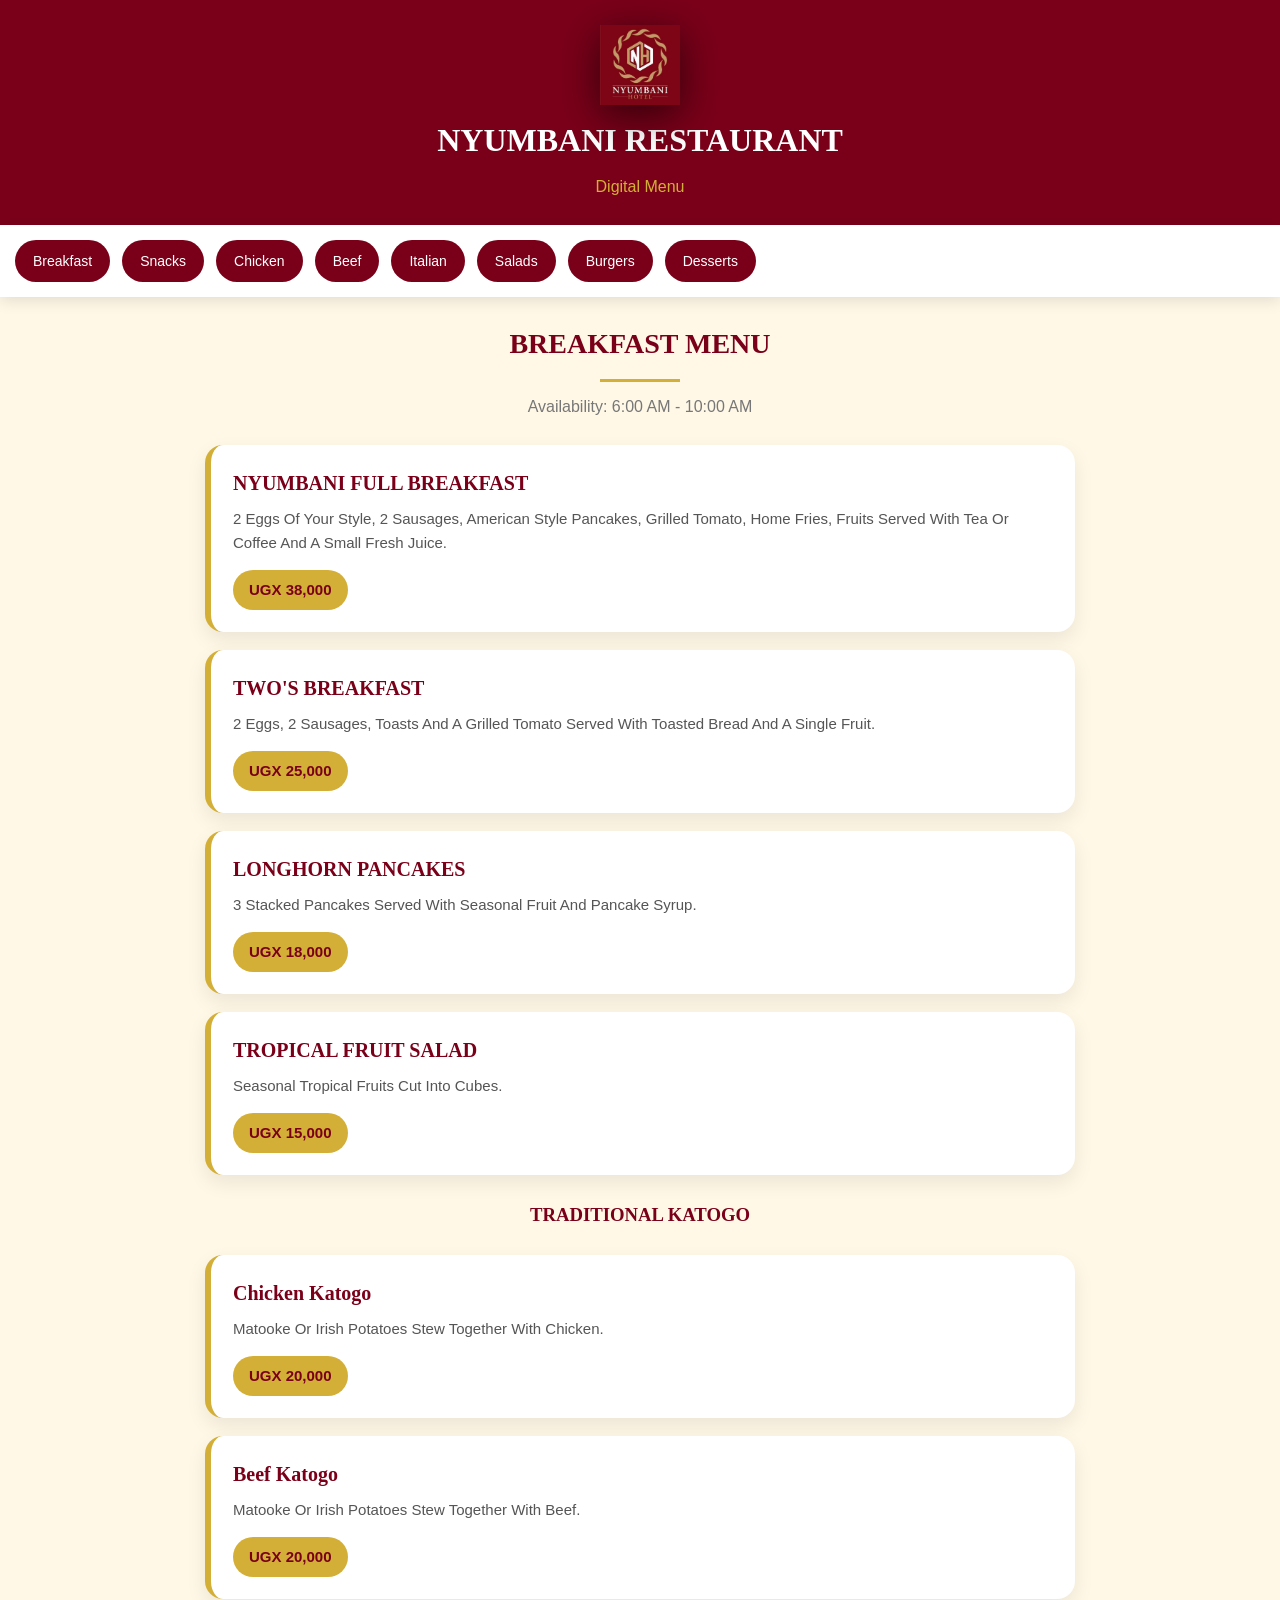
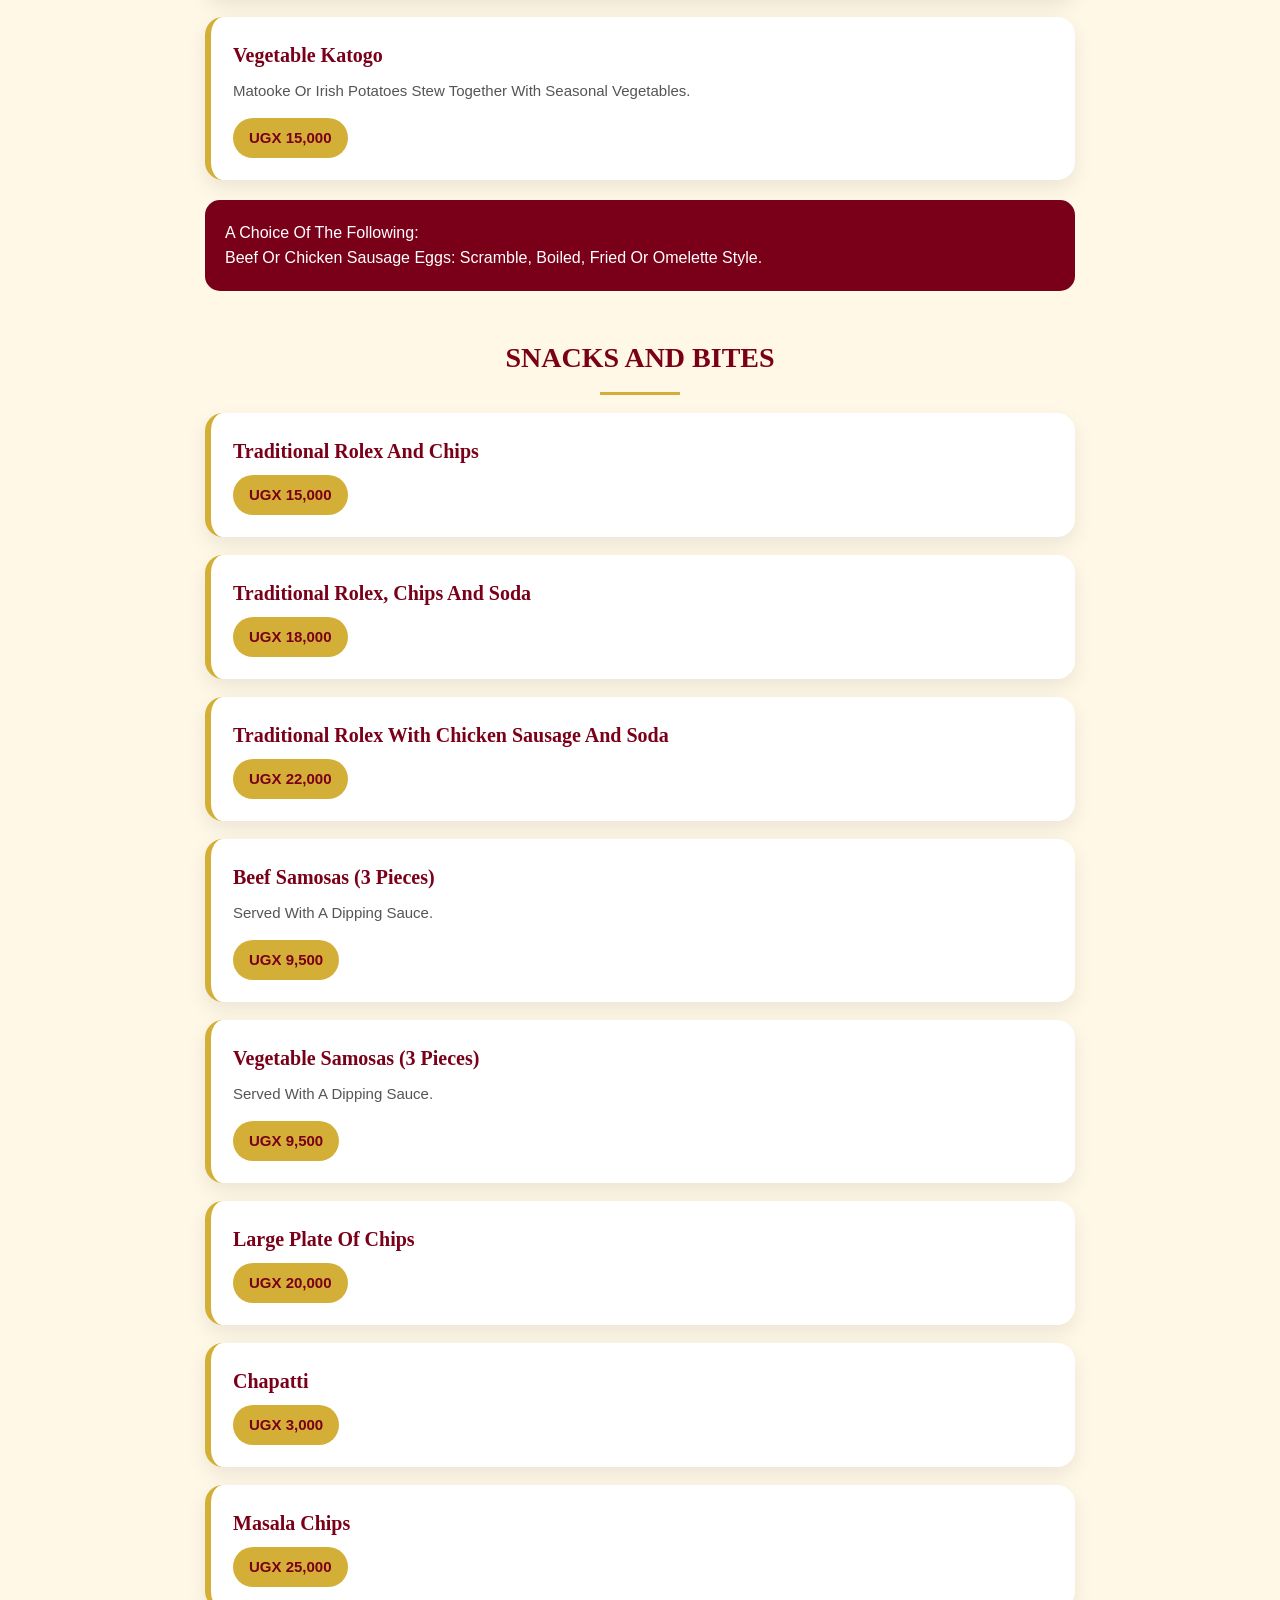
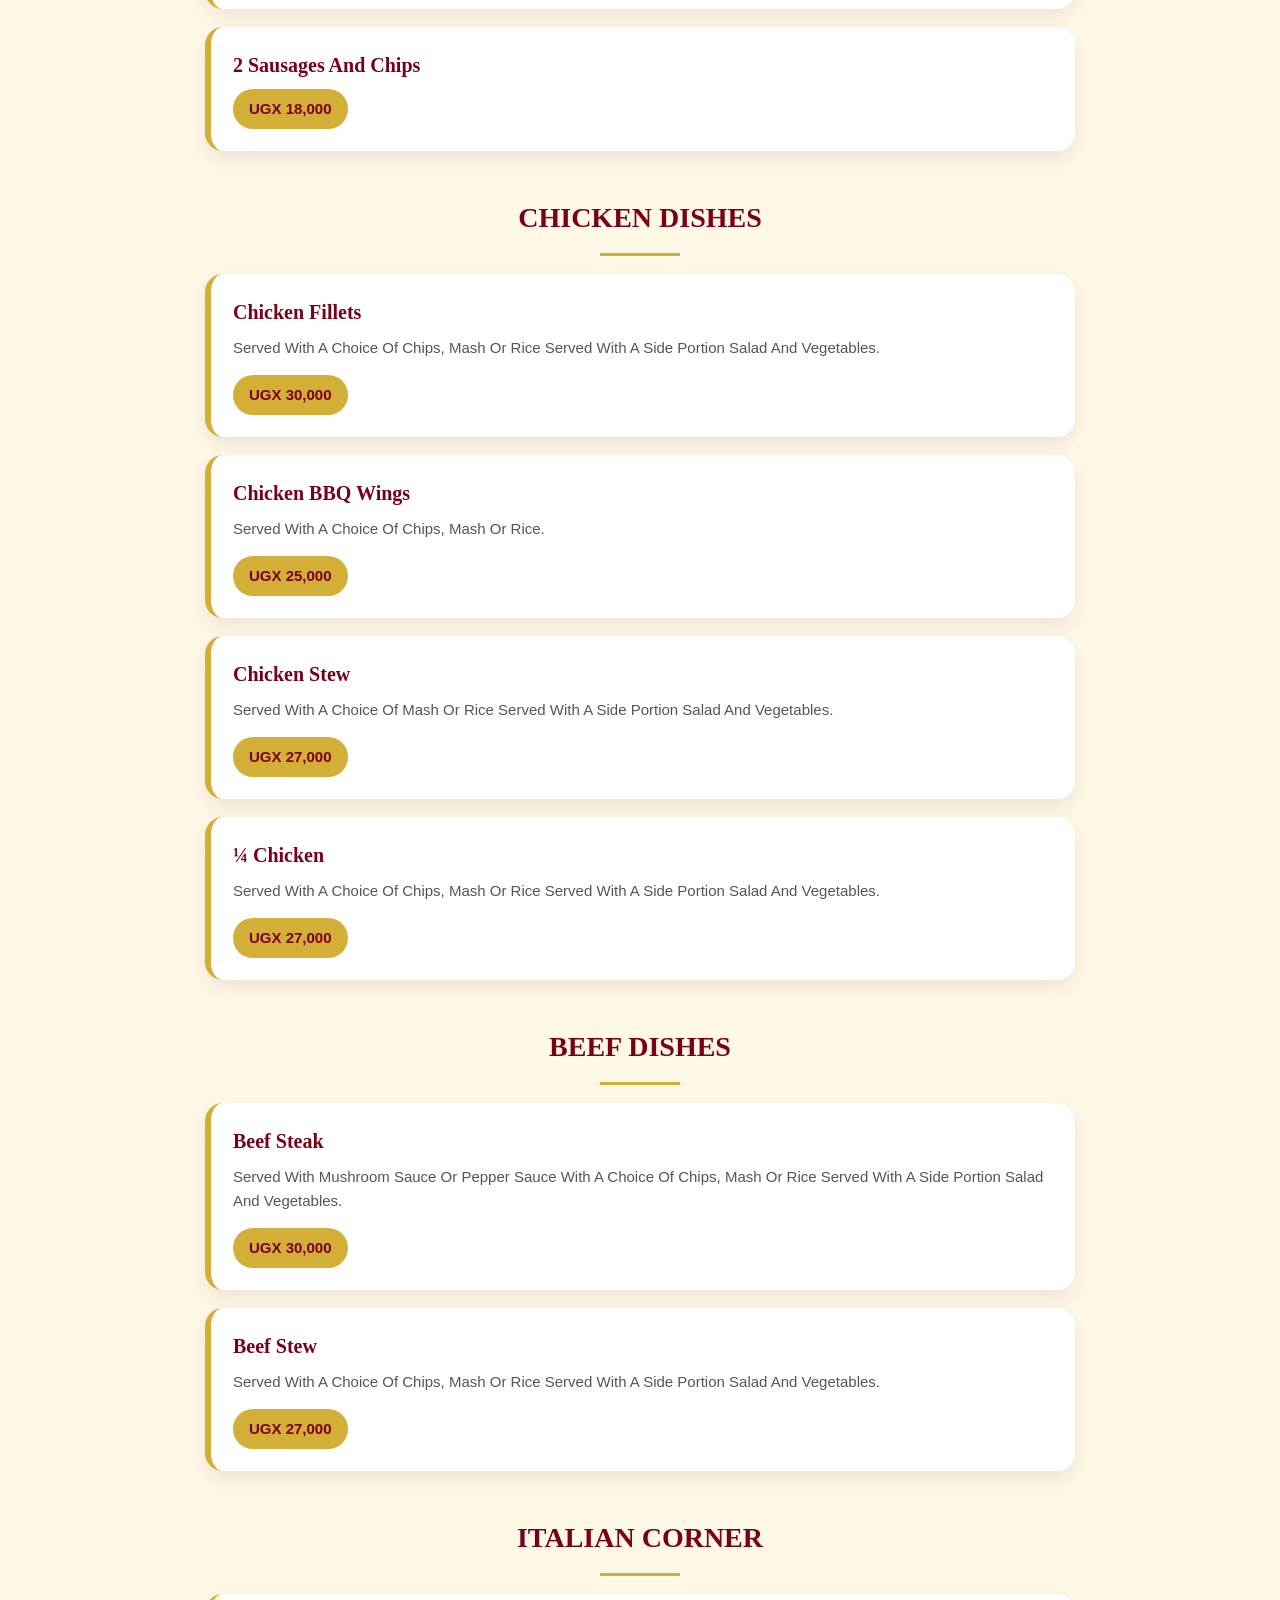
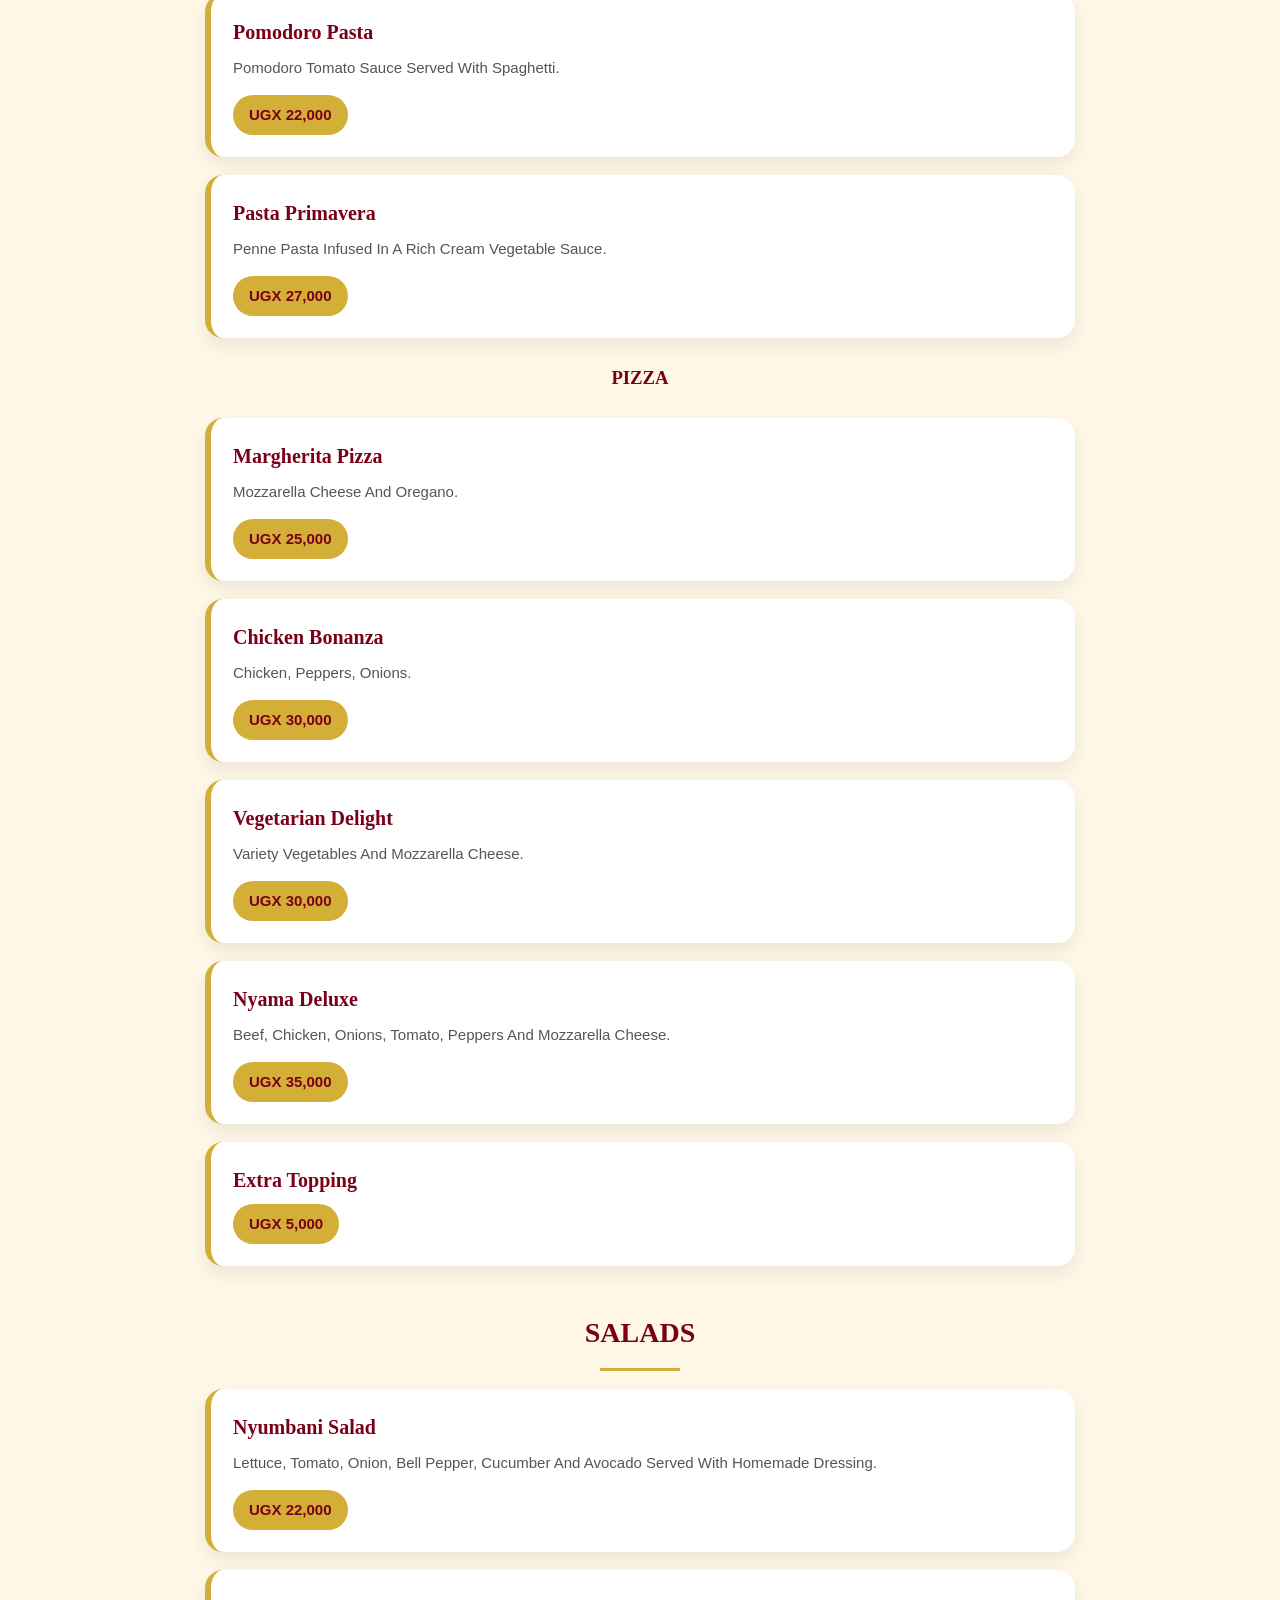
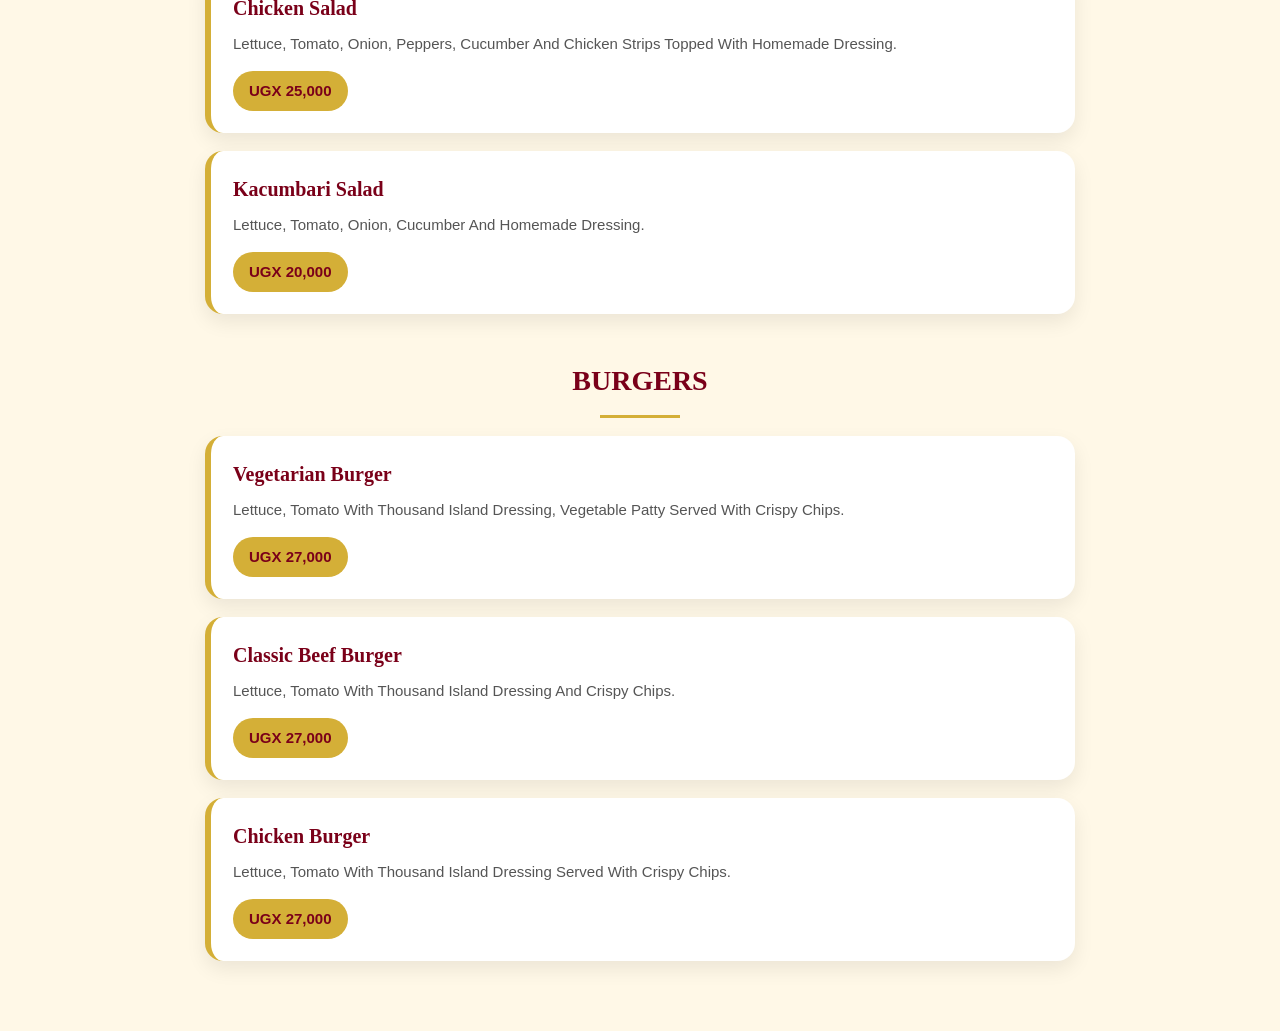
==== restaurant-menu.html @ dfdf3d7d "Create restaurant menu website" ====
<!DOCTYPE html>
<html lang="en">

<head>

<meta charset="UTF-8">
<meta name="viewport" content="width=device-width, initial-scale=1.0">

<title>Nyumbani Restaurant Menu</title>

<meta name="description" content="Nyumbani Restaurant Digital Menu - Delicious meals, drinks and hospitality in Kampala">

<link rel="icon" href="assets/images/logo.png">

<link rel="stylesheet" href="restaurant.css">

</head>


<body>


<header class="menu-page-header">

<img src="assets/images/logo.png"
alt="Nyumbani Hotel Logo"
class="hotel-logo">

<h1>
NYUMBANI RESTAURANT
</h1>

<p>
Digital Menu
</p>

</header>
<nav class="category-nav">

<a href="#breakfast">Breakfast</a>
<a href="#snacks">Snacks</a>
<a href="#chicken">Chicken</a>
<a href="#beef">Beef</a>
<a href="#italian">Italian</a>
<a href="#salads">Salads</a>
<a href="#burgers">Burgers</a>
<a href="#desserts">Desserts</a>

</nav>



<main class="menu-container">



<!-- BREAKFAST -->

<section class="menu-section" id="breakfast">


<h2>BREAKFAST MENU</h2>

<p class="availability">
Availability: 6:00 AM - 10:00 AM
</p>



<div class="menu-item">

<h3>NYUMBANI FULL BREAKFAST</h3>

<p>
2 Eggs Of Your Style, 2 Sausages, American Style Pancakes,
Grilled Tomato, Home Fries, Fruits Served With Tea Or Coffee
And A Small Fresh Juice.
</p>

<span>UGX 38,000</span>

</div>



<div class="menu-item">

<h3>TWO'S BREAKFAST</h3>

<p>
2 Eggs, 2 Sausages, Toasts And A Grilled Tomato Served With
Toasted Bread And A Single Fruit.
</p>

<span>UGX 25,000</span>

</div>



<div class="menu-item">

<h3>LONGHORN PANCAKES</h3>

<p>
3 Stacked Pancakes Served With Seasonal Fruit And Pancake Syrup.
</p>

<span>UGX 18,000</span>

</div>



<div class="menu-item">

<h3>TROPICAL FRUIT SALAD</h3>

<p>
Seasonal Tropical Fruits Cut Into Cubes.
</p>

<span>UGX 15,000</span>

</div>



<h3 class="sub-title">
TRADITIONAL KATOGO
</h3>


<div class="menu-item">

<h3>Chicken Katogo</h3>

<p>
Matooke Or Irish Potatoes Stew Together With Chicken.
</p>

<span>UGX 20,000</span>

</div>


<div class="menu-item">

<h3>Beef Katogo</h3>

<p>
Matooke Or Irish Potatoes Stew Together With Beef.
</p>

<span>UGX 20,000</span>

</div>


<div class="menu-item">

<h3>Vegetable Katogo</h3>

<p>
Matooke Or Irish Potatoes Stew Together With Seasonal Vegetables.
</p>

<span>UGX 15,000</span>

</div>



<p class="note">

A Choice Of The Following:<br>

Beef Or Chicken Sausage Eggs:
Scramble, Boiled, Fried Or Omelette Style.

</p>


</section>






<!-- SNACKS -->

<section class="menu-section" id="snacks">


<h2>SNACKS AND BITES</h2>



<div class="menu-item">

<h3>Traditional Rolex And Chips</h3>

<span>UGX 15,000</span>

</div>



<div class="menu-item">

<h3>Traditional Rolex, Chips And Soda</h3>

<span>UGX 18,000</span>

</div>



<div class="menu-item">

<h3>Traditional Rolex With Chicken Sausage And Soda</h3>

<span>UGX 22,000</span>

</div>



<div class="menu-item">

<h3>Beef Samosas (3 Pieces)</h3>

<p>
Served With A Dipping Sauce.
</p>

<span>UGX 9,500</span>

</div>



<div class="menu-item">

<h3>Vegetable Samosas (3 Pieces)</h3>

<p>
Served With A Dipping Sauce.
</p>

<span>UGX 9,500</span>

</div>



<div class="menu-item">

<h3>Large Plate Of Chips</h3>

<span>UGX 20,000</span>

</div>



<div class="menu-item">

<h3>Chapatti</h3>

<span>UGX 3,000</span>

</div>



<div class="menu-item">

<h3>Masala Chips</h3>

<span>UGX 25,000</span>

</div>



<div class="menu-item">

<h3>2 Sausages And Chips</h3>

<span>UGX 18,000</span>

</div>



</section>

<!-- CHICKEN DISHES -->

<section class="menu-section" id="chicken">

<h2>CHICKEN DISHES</h2>


<div class="menu-item">

<h3>Chicken Fillets</h3>

<p>
Served With A Choice Of Chips, Mash Or Rice Served With A Side Portion Salad And Vegetables.
</p>

<span>UGX 30,000</span>

</div>



<div class="menu-item">

<h3>Chicken BBQ Wings</h3>

<p>
Served With A Choice Of Chips, Mash Or Rice.
</p>

<span>UGX 25,000</span>

</div>



<div class="menu-item">

<h3>Chicken Stew</h3>

<p>
Served With A Choice Of Mash Or Rice Served With A Side Portion Salad And Vegetables.
</p>

<span>UGX 27,000</span>

</div>



<div class="menu-item">

<h3>¼ Chicken</h3>

<p>
Served With A Choice Of Chips, Mash Or Rice Served With A Side Portion Salad And Vegetables.
</p>

<span>UGX 27,000</span>

</div>


</section>





<!-- BEEF DISHES -->

<section class="menu-section" id="beef">

<h2>BEEF DISHES</h2>



<div class="menu-item">

<h3>Beef Steak</h3>

<p>
Served With Mushroom Sauce Or Pepper Sauce With A Choice Of Chips,
Mash Or Rice Served With A Side Portion Salad And Vegetables.
</p>

<span>UGX 30,000</span>

</div>



<div class="menu-item">

<h3>Beef Stew</h3>

<p>
Served With A Choice Of Chips, Mash Or Rice Served With A Side Portion Salad And Vegetables.
</p>

<span>UGX 27,000</span>

</div>


</section>






<!-- ITALIAN CORNER -->

<section class="menu-section" id="italian">

<h2>ITALIAN CORNER</h2>



<div class="menu-item">

<h3>Pomodoro Pasta</h3>

<p>
Pomodoro Tomato Sauce Served With Spaghetti.
</p>

<span>UGX 22,000</span>

</div>



<div class="menu-item">

<h3>Pasta Primavera</h3>

<p>
Penne Pasta Infused In A Rich Cream Vegetable Sauce.
</p>

<span>UGX 27,000</span>

</div>



<h3 class="sub-title">PIZZA</h3>



<div class="menu-item">

<h3>Margherita Pizza</h3>

<p>
Mozzarella Cheese And Oregano.
</p>

<span>UGX 25,000</span>

</div>



<div class="menu-item">

<h3>Chicken Bonanza</h3>

<p>
Chicken, Peppers, Onions.
</p>

<span>UGX 30,000</span>

</div>



<div class="menu-item">

<h3>Vegetarian Delight</h3>

<p>
Variety Vegetables And Mozzarella Cheese.
</p>

<span>UGX 30,000</span>

</div>



<div class="menu-item">

<h3>Nyama Deluxe</h3>

<p>
Beef, Chicken, Onions, Tomato, Peppers And Mozzarella Cheese.
</p>

<span>UGX 35,000</span>

</div>



<div class="menu-item">

<h3>Extra Topping</h3>

<span>UGX 5,000</span>

</div>


</section>






<!-- SALADS -->

<section class="menu-section" id="salads">

<h2>SALADS</h2>



<div class="menu-item">

<h3>Nyumbani Salad</h3>

<p>
Lettuce, Tomato, Onion, Bell Pepper, Cucumber And Avocado Served
With Homemade Dressing.
</p>

<span>UGX 22,000</span>

</div>



<div class="menu-item">

<h3>Chicken Salad</h3>

<p>
Lettuce, Tomato, Onion, Peppers, Cucumber And Chicken Strips
Topped With Homemade Dressing.
</p>

<span>UGX 25,000</span>

</div>



<div class="menu-item">

<h3>Kacumbari Salad</h3>

<p>
Lettuce, Tomato, Onion, Cucumber And Homemade Dressing.
</p>

<span>UGX 20,000</span>

</div>


</section>






<!-- BURGERS -->

<section class="menu-section" id="burgers">


<h2>BURGERS</h2>



<div class="menu-item">

<h3>Vegetarian Burger</h3>

<p>
Lettuce, Tomato With Thousand Island Dressing,
Vegetable Patty Served With Crispy Chips.
</p>

<span>UGX 27,000</span>

</div>



<div class="menu-item">

<h3>Classic Beef Burger</h3>

<p>
Lettuce, Tomato With Thousand Island Dressing
And Crispy Chips.
</p>

<span>UGX 27,000</span>

</div>



<div class="menu-item">

<h3>Chicken Burger</h3>

<p>
Lettuce, Tomato With Thousand Island Dressing
Served With Crispy Chips.
</p>

<span>UGX 27,000</span>

</div>


</section>
---- restaurant.css ----
/* =========================================
   NYUMBANI RESTAURANT DIGITAL MENU
   Brand Colors:
   Burgundy #7A0019
   Gold     #D4AF37
   Ivory    #FFF8E7
========================================= */

/* RESET */

* {

    margin:0;

    padding:0;

    box-sizing:border-box;

}


html {

    scroll-behavior:smooth;

}


body {

    font-family:"Poppins", Arial, sans-serif;

    background:#FFF8E7;

    color:#333;

    line-height:1.6;

    overflow-x:hidden;

}


a {

    text-decoration:none;

}


/* =========================================
   RESTAURANT LANDING HERO
========================================= */


.menu-home {

    min-height:100vh;

    width:100%;

    position:relative;

    overflow:hidden;

    display:flex;

    justify-content:center;

    align-items:center;

}



.restaurant-image {

    position:absolute;

    width:100%;

    height:100%;

    object-fit:cover;

    object-position:center;

}



.home-overlay {

    position:absolute;

    inset:0;

    background:

    linear-gradient(
        rgba(0,0,0,0.55),
        rgba(0,0,0,0.75)
    );



    display:flex;

    justify-content:center;

    align-items:center;

    padding:30px;

}



.home-content {

    position:relative;

    z-index:2;

    text-align:center;

    color:white;

    max-width:650px;

}

/* =========================================
   LOGO + TEXT STYLING
========================================= */


.hotel-logo {

    width:130px;

    height:auto;

    margin-bottom:20px;

    animation:logoFloat 3s infinite ease-in-out;

    filter:drop-shadow(0 10px 20px rgba(0,0,0,.6));

}



.home-content h1 {

    font-family:"Playfair Display", serif;

    font-size:48px;

    text-transform:uppercase;

    letter-spacing:3px;

    margin-bottom:15px;

    color:white;

}



.welcome-text {

    font-size:20px;

    line-height:1.8;

    color:#D4AF37;

    margin-bottom:10px;

}




@keyframes logoFloat {


0%,100% {

transform:translateY(0);

}


50% {

transform:translateY(-10px);

}


}

/* =========================================
   RESTAURANT INFORMATION CARD
========================================= */


.restaurant-info {


    margin-top:35px;


    padding:20px 30px;


    background:

    rgba(255,255,255,0.12);


    backdrop-filter:blur(12px);


    border-radius:20px;


    border:1px solid rgba(255,255,255,0.25);


    box-shadow:

    0 10px 30px rgba(0,0,0,0.3);



}



.restaurant-info p {


    color:white;


    font-size:15px;


    margin:8px 0;


}


/* =========================================
   CATEGORY NAVIGATION
========================================= */


.category-nav {

    background: white;

    display: flex;

    gap: 12px;

    overflow-x: auto;

    padding: 15px;

    position: sticky;

    top: 0;

    z-index: 100;

    box-shadow: 0 3px 15px rgba(0,0,0,0.12);

}



.category-nav a {

    text-decoration: none;

    white-space: nowrap;

    background: #7A0019;

    color: white;

    padding: 10px 18px;

    border-radius: 30px;

    font-size: 14px;

    transition: 0.3s;

}



.category-nav a:hover {

    background: #D4AF37;

    color: #7A0019;

    transform: translateY(-3px);

}





/* =========================================
   MENU CONTAINER
========================================= */


.menu-container {

    max-width: 900px;

    margin: auto;

    padding: 25px 15px;

}





/* =========================================
   SECTION TITLE
========================================= */


.menu-section {

    margin-bottom: 45px;

    animation: fadeUp 0.8s ease;

}



.menu-section h2 {

    text-align: center;

    color: #7A0019;

    font-family: "Playfair Display", serif;

    font-size: 28px;

    margin-bottom: 10px;

    position: relative;

}



.menu-section h2::after {

    content: "";

    display: block;

    width: 80px;

    height: 3px;

    background: #D4AF37;

    margin: 12px auto;

}





.availability {

    text-align:center;

    color:#777;

    margin-bottom:25px;

}





/* =========================================
   MENU ITEMS
========================================= */


.menu-item {

    background: white;

    margin: 18px 0;

    padding: 22px;

    border-radius: 18px;

    border-left: 6px solid #D4AF37;

    box-shadow:

    0 8px 20px rgba(0,0,0,0.08);


    position: relative;

    overflow: hidden;


    animation: slideIn 0.7s ease;


    transition: all .35s ease;

}





.menu-item::before {

    content:"";

    position:absolute;

    left:0;

    top:0;

    width:0;

    height:100%;

    background:#7A0019;

    opacity:0.08;

    transition:.4s;

}



.menu-item:hover::before {

    width:100%;

}



.menu-item:hover {

    transform: translateY(-6px);

    box-shadow:

    0 15px 30px rgba(122,0,25,0.18);

}





.menu-item h3 {

    color:#7A0019;

    font-size:20px;

    margin-bottom:8px;

    font-family:"Playfair Display", serif;

}





.menu-item p {

    color:#555;

    font-size:15px;

    margin-bottom:15px;

}





.menu-item span {


    display:inline-block;


    background:#D4AF37;


    color:#7A0019;


    font-weight:700;


    padding:8px 16px;


    border-radius:25px;


    font-size:15px;


    animation: pricePulse 3s infinite;


}





/* SUB TITLES */


.sub-title {

    color:#7A0019;

    text-align:center;

    margin:25px 0;

    font-family:"Playfair Display",serif;

}





.note {

    background:#7A0019;

    color:white;

    padding:20px;

    border-radius:15px;

    margin-top:20px;

}





/* =========================================
   FOOTER
========================================= */


.menu-footer {

    background:#7A0019;

    color:white;

    text-align:center;

    padding:35px 20px;

    margin-top:40px;

}



.menu-footer h3 {

    color:#D4AF37;

    font-family:"Playfair Display",serif;

    font-size:24px;

}



.menu-footer p {

    margin-top:8px;

}





/* =========================================
   ANIMATIONS
========================================= */


@keyframes fadeUp {


from {

opacity:0;

transform:translateY(30px);

}


to {

opacity:1;

transform:translateY(0);

}


}




@keyframes slideIn {


from {

opacity:0;

transform:translateX(-40px);

}


to {

opacity:1;

transform:translateX(0);

}


}




@keyframes pricePulse {


0%,100% {

transform:scale(1);

}


50% {

transform:scale(1.05);

}


}





@keyframes logoFloat {


0%,100% {

transform:translateY(0);

}


50% {

transform:translateY(-8px);

}


}





/* =========================================
   MOBILE RESPONSIVE
========================================= */


@media(max-width:600px){


.menu-header h1 {

font-size:30px;

}


.hotel-logo {

width:95px;

}


.menu-section h2 {

font-size:24px;

}


.menu-item {

padding:18px;

border-radius:15px;

}


.menu-item h3 {

font-size:18px;

}


.menu-item p {

font-size:14px;

}


.category-nav a {

font-size:13px;

padding:9px 14px;

}


}

/* =========================================
   VIEW MENU BUTTON - LUXURY STYLE
========================================= */


.menu-btn {

    display:inline-flex;

    align-items:center;

    justify-content:center;

    gap:12px;

    margin-top:35px;

    padding:18px 45px;

    background:#D4AF37;

    color:#7A0019;

    text-decoration:none;

    font-size:18px;

    font-weight:700;

    letter-spacing:1px;

    border-radius:50px;

    box-shadow:

    0 0 20px rgba(212,175,55,0.5);


    transition:all .4s ease;

    animation:

    buttonPulse 2.5s infinite;

}



.menu-btn:hover {

    transform:

    translateY(-8px)

    scale(1.05);


    background:#fff;

    color:#7A0019;


    box-shadow:

    0 15px 40px rgba(212,175,55,0.7);

}



/* MENU ICON */

.menu-btn::first-letter {

    font-size:25px;

}



/* BUTTON GLOW ANIMATION */

@keyframes buttonPulse {


0%,100%{

    box-shadow:

    0 0 15px rgba(212,175,55,.4);

}


50%{

    box-shadow:

    0 0 35px rgba(212,175,55,.9);

}


}

/* =========================================
   MENU PAGE HEADER CENTER FIX
========================================= */


.menu-page-header {

    background:#7A0019;

    color:white;

    padding:25px 20px;

    text-align:center;

    display:flex;

    flex-direction:column;

    align-items:center;

    justify-content:center;

}



.menu-page-header .hotel-logo {

    width:80px;

    margin:0 auto 10px auto;

}



.menu-page-header h1 {

    font-family:"Playfair Display",serif;

    font-size:32px;

    text-transform:uppercase;

    text-align:center;

    margin-bottom:8px;

}



.menu-page-header p {

    color:#D4AF37;

    font-size:16px;

    text-align:center;

}
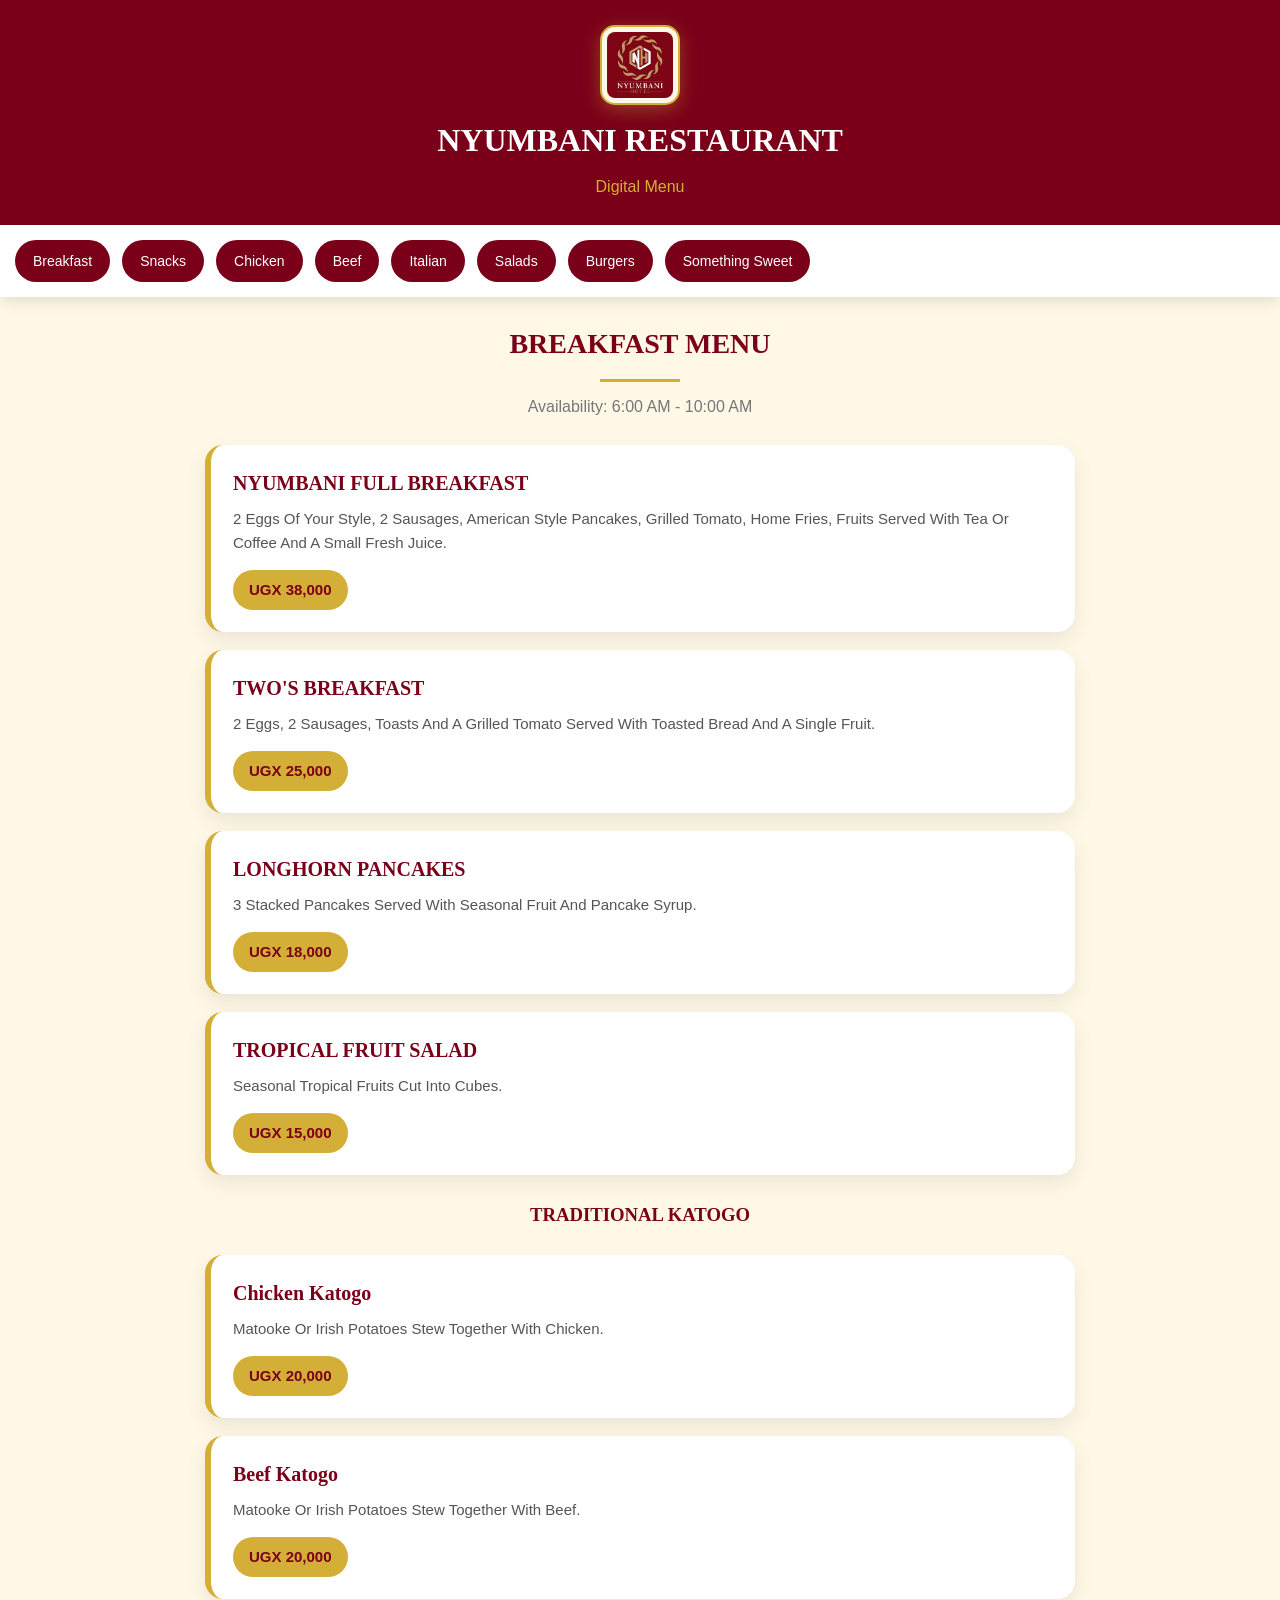
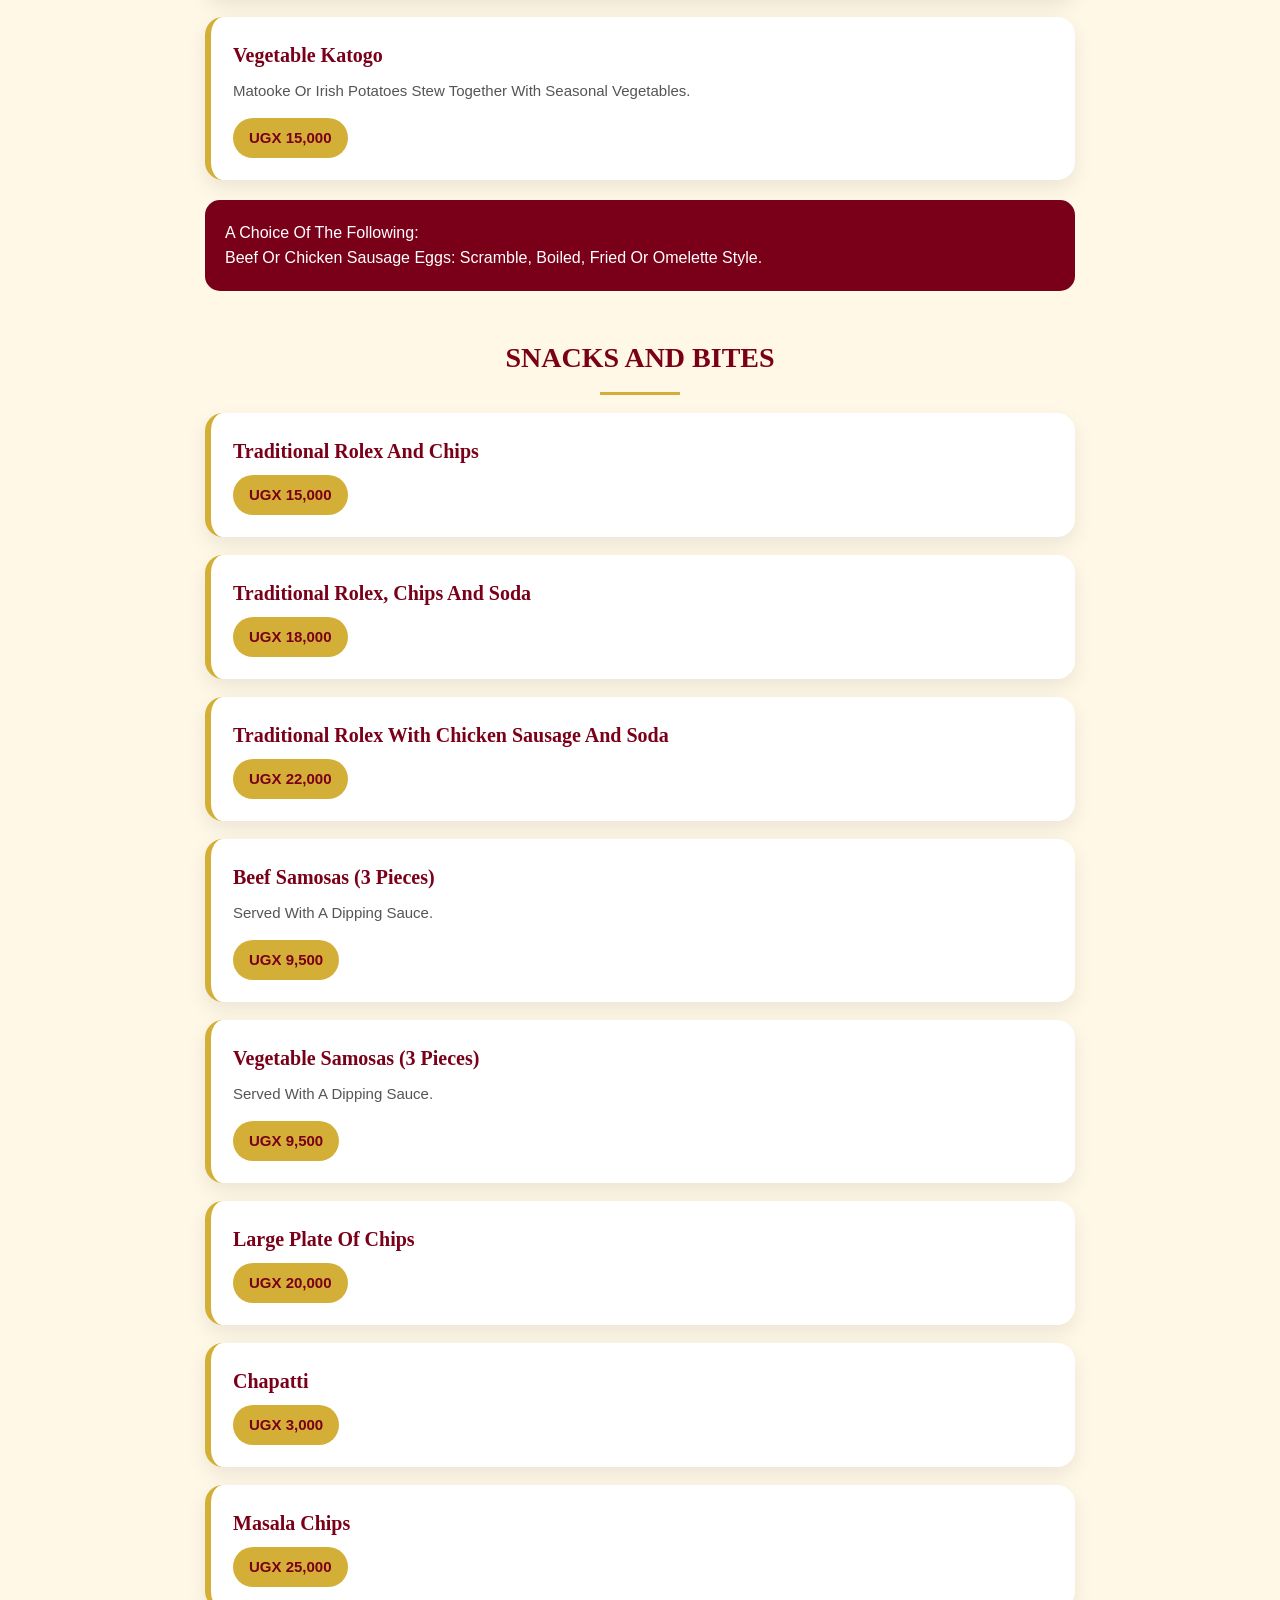
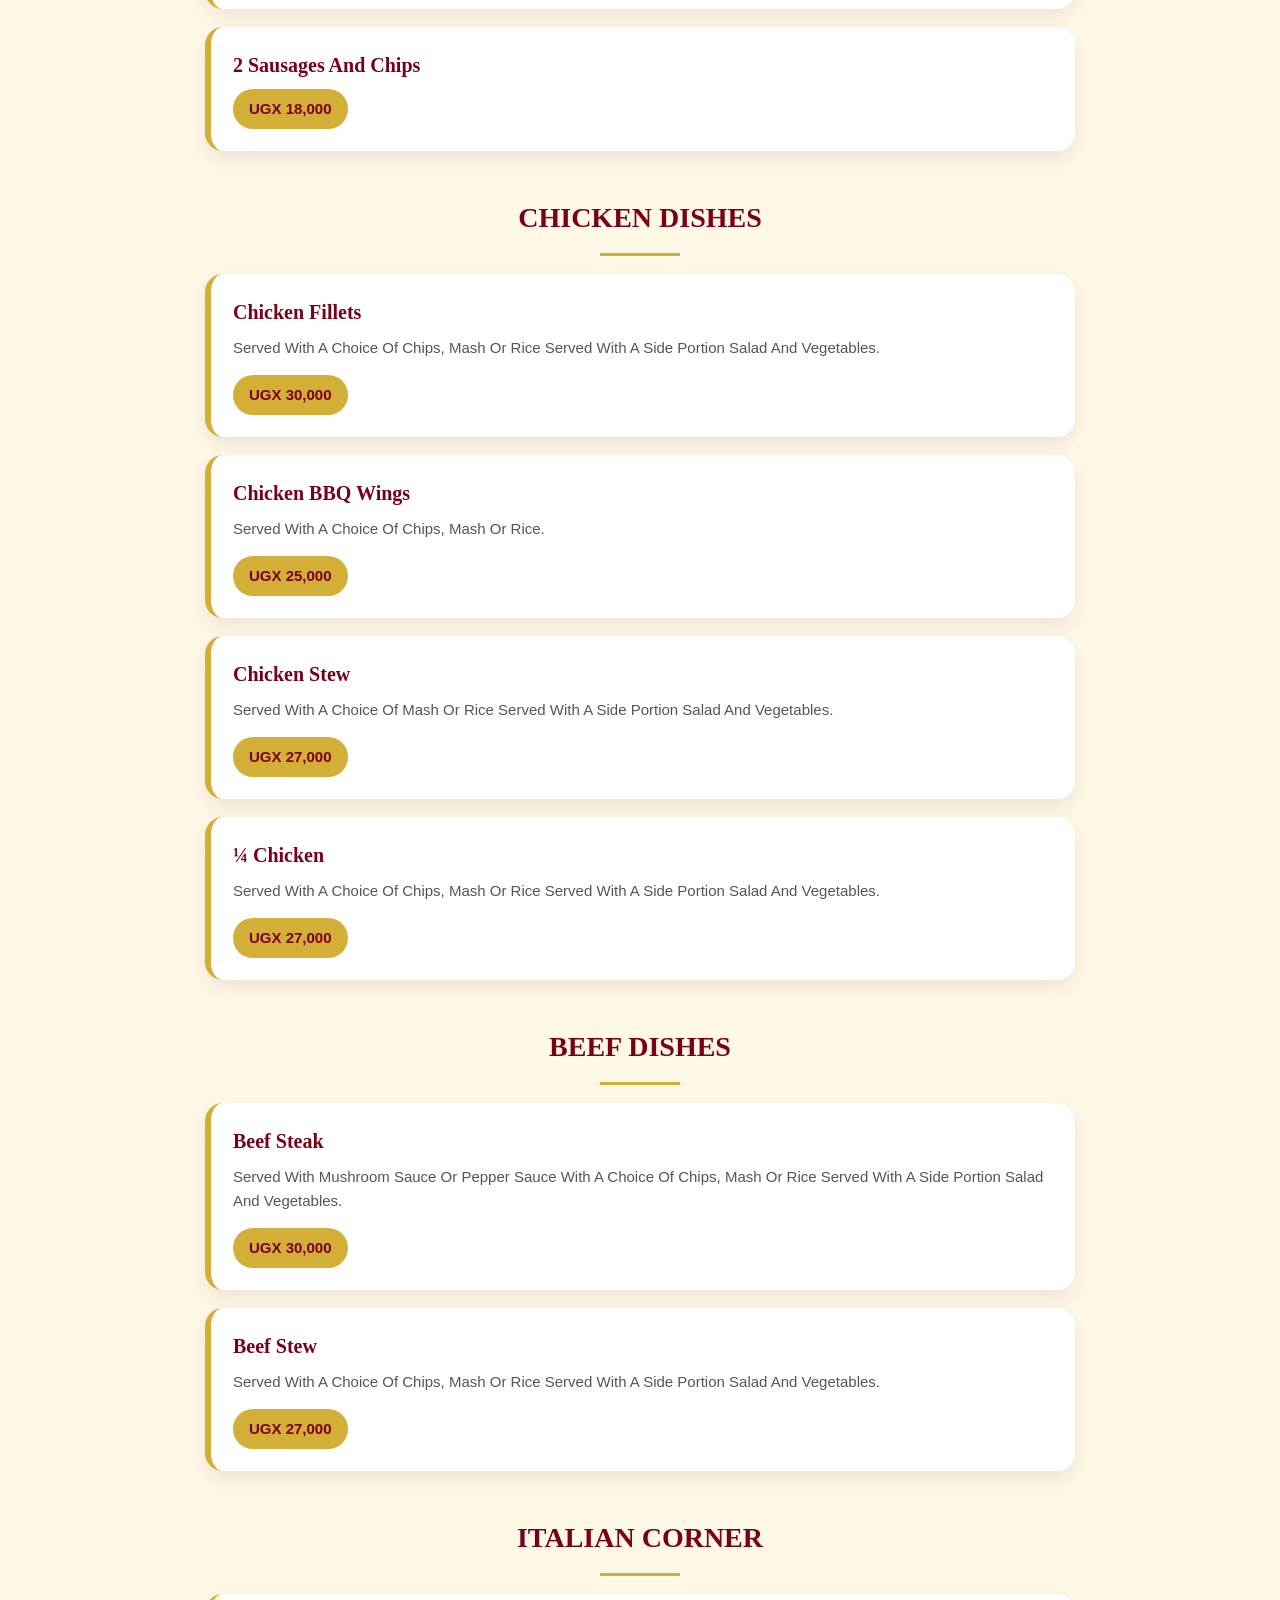
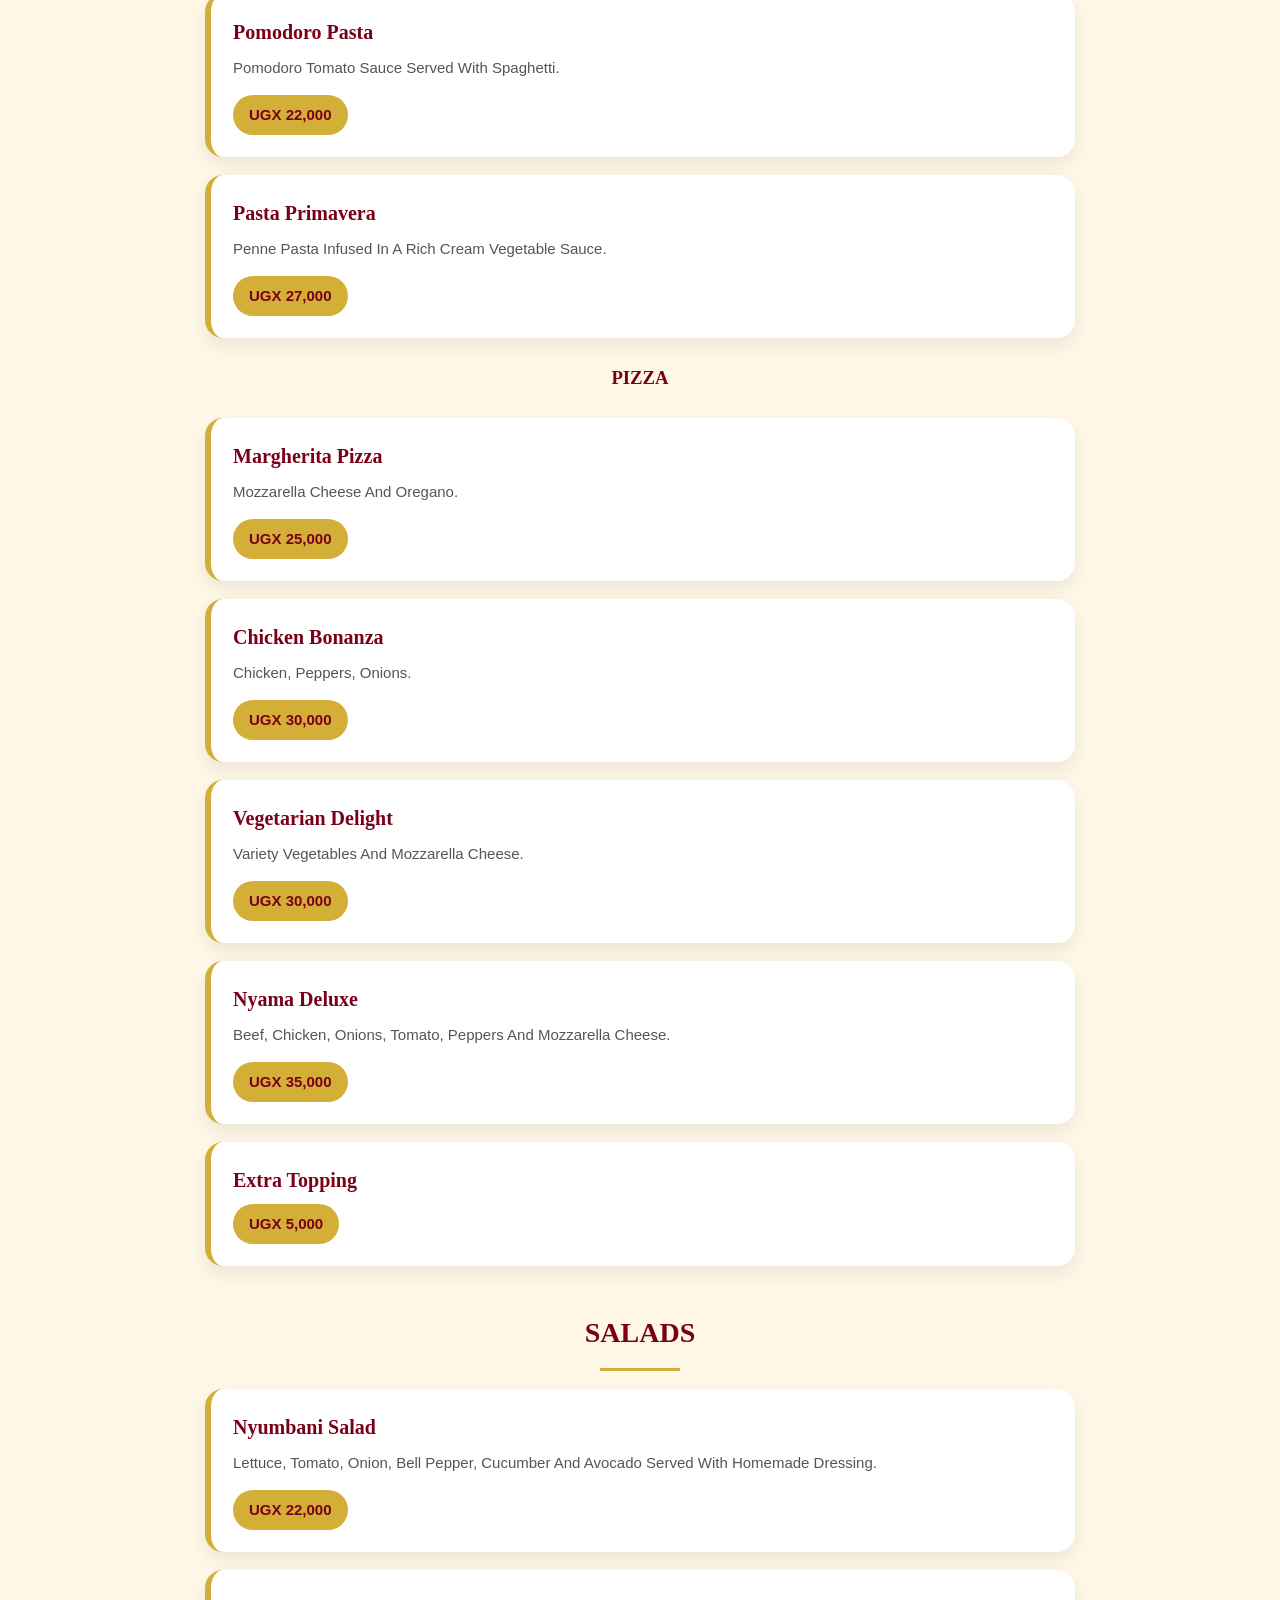
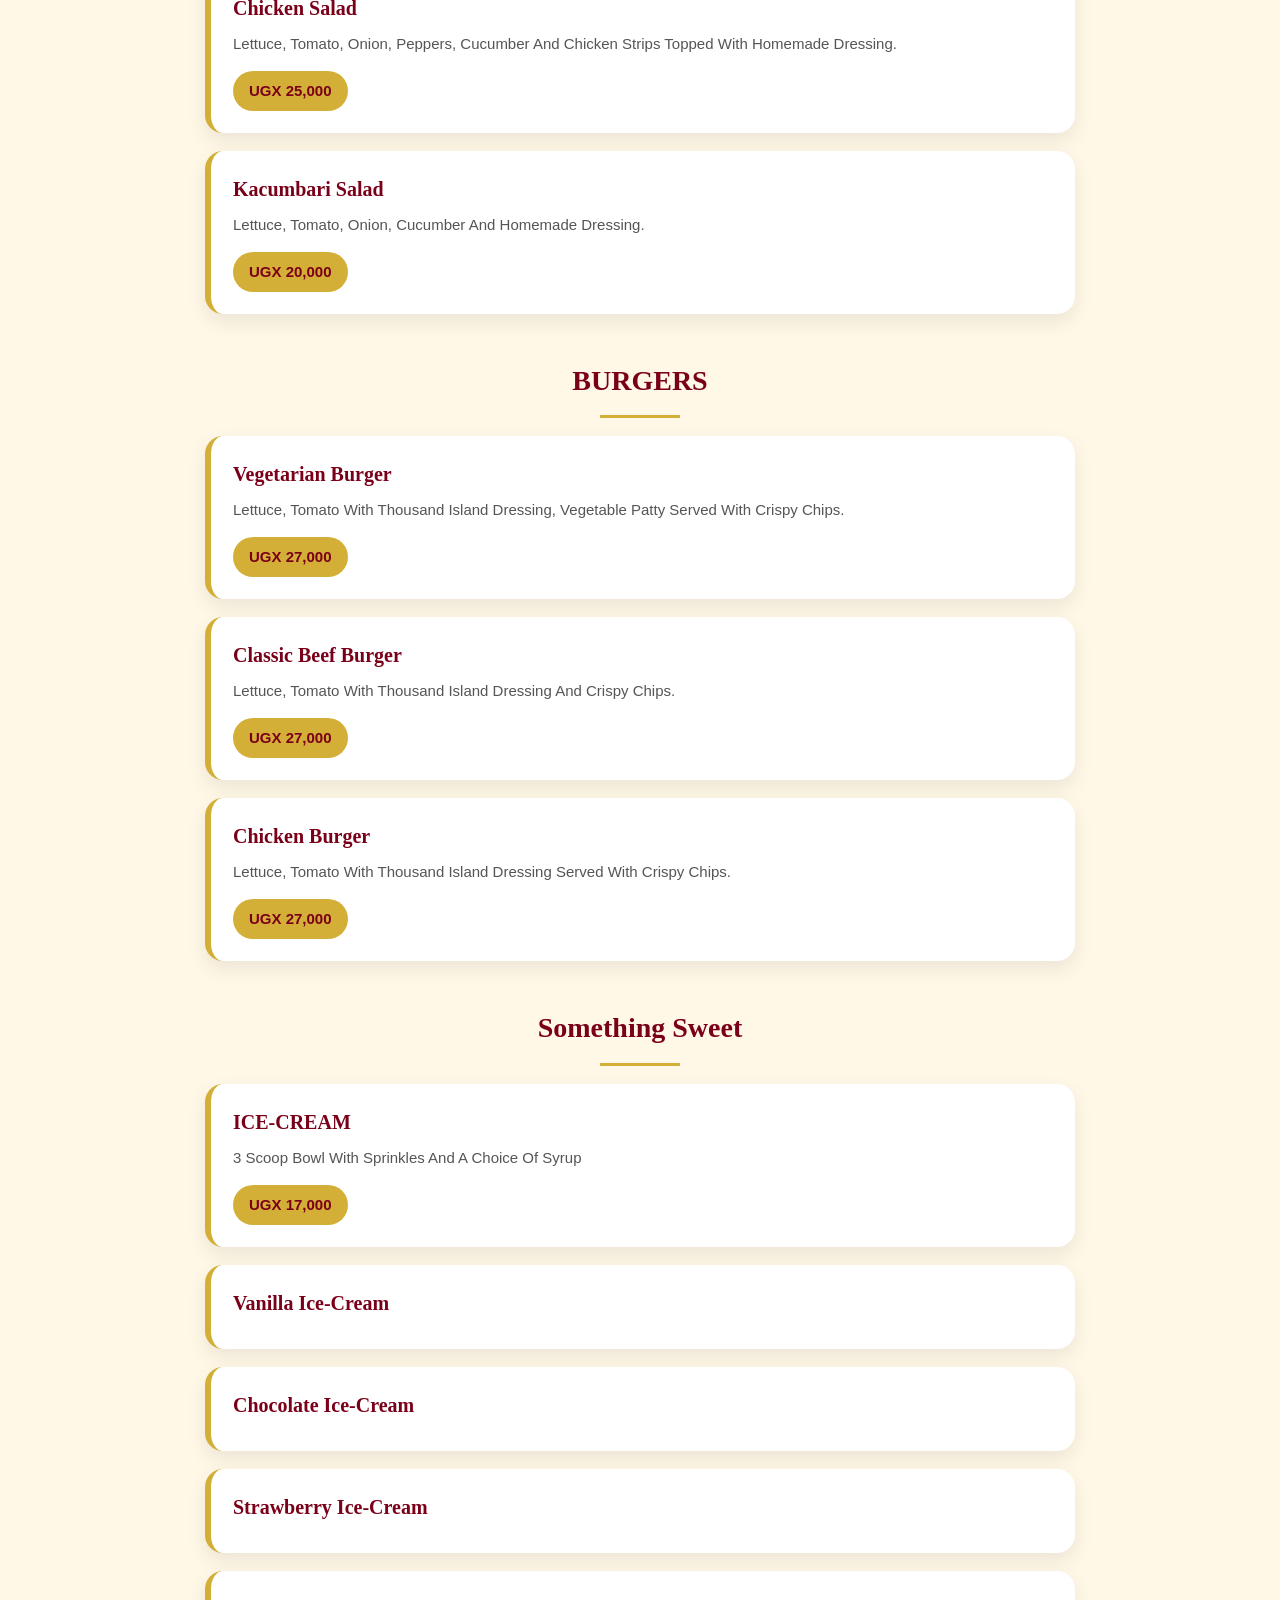
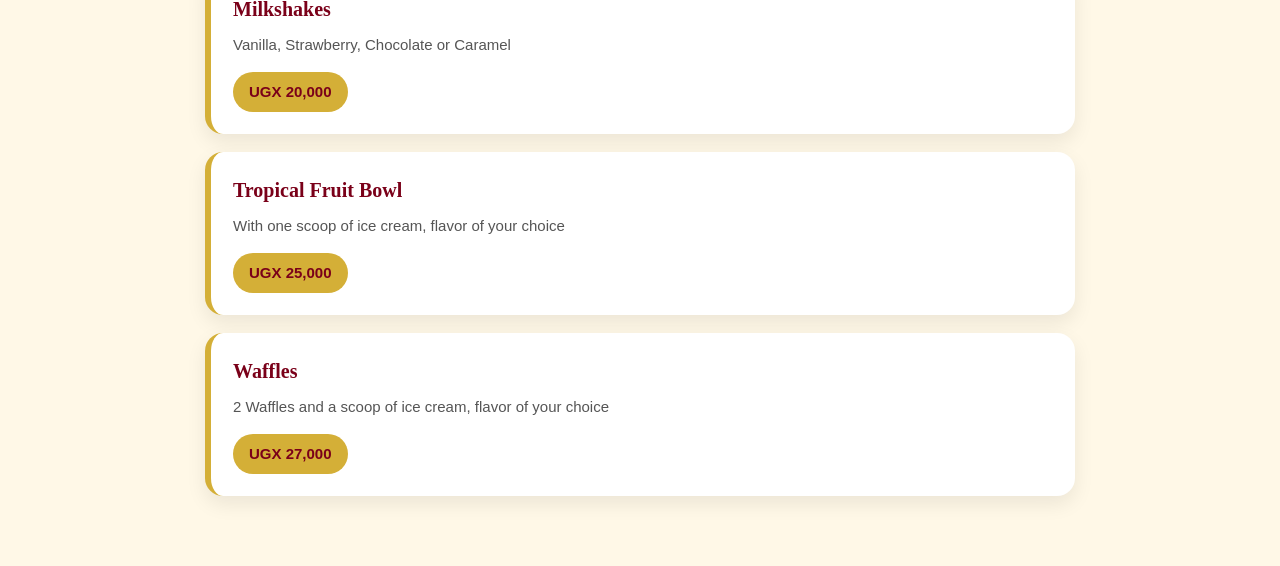
==== commit 2372a3f9: "Add Something Sweet menu category" ====
--- a/restaurant-menu.html
+++ b/restaurant-menu.html
@@ -44,8 +44,7 @@
 <a href="#italian">Italian</a>
 <a href="#salads">Salads</a>
 <a href="#burgers">Burgers</a>
-<a href="#desserts">Desserts</a>
-
+<a href="#sweet">Something Sweet</a>
 </nav>
 
 
@@ -633,3 +632,81 @@
 
 </section>
 
+<section class="menu-section" id="sweet">
+
+    <h2>Something Sweet</h2>
+
+    <div class="menu-item">
+
+        <h3>ICE-CREAM</h3>
+
+        <p>
+        3 Scoop Bowl With Sprinkles And A Choice Of Syrup
+        </p>
+
+        <span>UGX 17,000</span>
+
+    </div>
+
+
+    <div class="menu-item">
+
+        <h3>Vanilla Ice-Cream</h3>
+
+    </div>
+
+
+    <div class="menu-item">
+
+        <h3>Chocolate Ice-Cream</h3>
+
+    </div>
+
+
+    <div class="menu-item">
+
+        <h3>Strawberry Ice-Cream</h3>
+
+    </div>
+
+
+    <div class="menu-item">
+
+        <h3>Milkshakes</h3>
+
+        <p>
+        Vanilla, Strawberry, Chocolate or Caramel
+        </p>
+
+        <span>UGX 20,000</span>
+
+    </div>
+
+
+    <div class="menu-item">
+
+        <h3>Tropical Fruit Bowl</h3>
+
+        <p>
+        With one scoop of ice cream, flavor of your choice
+        </p>
+
+        <span>UGX 25,000</span>
+
+    </div>
+
+
+    <div class="menu-item">
+
+        <h3>Waffles</h3>
+
+        <p>
+        2 Waffles and a scoop of ice cream, flavor of your choice
+        </p>
+
+        <span>UGX 27,000</span>
+
+    </div>
+
+
+</section>
--- a/restaurant.css
+++ b/restaurant.css
@@ -137,18 +137,21 @@
 
 .hotel-logo {
 
-    width:130px;
+    width:150px;
 
     height:auto;
 
-    margin-bottom:20px;
-
-    animation:logoFloat 3s infinite ease-in-out;
-
-    filter:drop-shadow(0 10px 20px rgba(0,0,0,.6));
-
-}
-
+    background:#FFF8E7;
+
+    padding:5px;
+
+    border-radius:15px;
+
+    border:2px solid #D4AF37;
+
+    box-shadow:0 5px 18px rgba(212,175,55,0.35);
+
+}
 
 
 .home-content h1 {
@@ -255,7 +258,6 @@
 
 }
 
-
 /* =========================================
    CATEGORY NAVIGATION
 ========================================= */
@@ -263,708 +265,738 @@
 
 .category-nav {
 
+    background:white;
+
+    display:flex;
+
+    gap:12px;
+
+    overflow-x:auto;
+
+    white-space:nowrap;
+
+    padding:15px;
+
+    position:sticky;
+
+    top:0;
+
+    z-index:100;
+
+    box-shadow:0 3px 15px rgba(0,0,0,0.12);
+
+    scrollbar-width:none;
+
+    -webkit-overflow-scrolling:touch;
+
+}
+
+
+
+/* HIDE SCROLL BAR */
+
+.category-nav::-webkit-scrollbar {
+
+    display:none;
+
+}
+
+
+
+.category-nav a {
+
+    flex-shrink:0;
+
+    text-decoration:none;
+
+    white-space:nowrap;
+
+    background:#7A0019;
+
+    color:white;
+
+    padding:10px 18px;
+
+    border-radius:30px;
+
+    font-size:14px;
+
+    transition:0.3s;
+
+}
+
+
+
+.category-nav a:hover {
+
+    background:#D4AF37;
+
+    color:#7A0019;
+
+    transform:translateY(-3px);
+
+}
+
+
+
+/* ACTIVE CATEGORY */
+
+.category-nav a.active {
+
+    background:#D4AF37;
+
+    color:#7A0019;
+
+}
+
+
+/* =========================================
+   MENU CONTAINER
+========================================= */
+
+
+.menu-container {
+
+    max-width: 900px;
+
+    margin: auto;
+
+    padding: 25px 15px;
+
+}
+
+
+
+
+
+/* =========================================
+   SECTION TITLE
+========================================= */
+
+
+.menu-section {
+
+    margin-bottom: 45px;
+
+    animation: fadeUp 0.8s ease;
+
+}
+
+
+
+.menu-section h2 {
+
+    text-align: center;
+
+    color: #7A0019;
+
+    font-family: "Playfair Display", serif;
+
+    font-size: 28px;
+
+    margin-bottom: 10px;
+
+    position: relative;
+
+}
+
+
+
+.menu-section h2::after {
+
+    content: "";
+
+    display: block;
+
+    width: 80px;
+
+    height: 3px;
+
+    background: #D4AF37;
+
+    margin: 12px auto;
+
+}
+
+
+
+
+
+.availability {
+
+    text-align:center;
+
+    color:#777;
+
+    margin-bottom:25px;
+
+}
+
+
+
+
+
+/* =========================================
+   MENU ITEMS
+========================================= */
+
+
+.menu-item {
+
     background: white;
 
-    display: flex;
-
-    gap: 12px;
-
-    overflow-x: auto;
-
-    padding: 15px;
-
-    position: sticky;
-
-    top: 0;
-
-    z-index: 100;
-
-    box-shadow: 0 3px 15px rgba(0,0,0,0.12);
-
-}
-
+    margin: 18px 0;
+
+    padding: 22px;
+
+    border-radius: 18px;
+
+    border-left: 6px solid #D4AF37;
+
+    box-shadow:
+
+    0 8px 20px rgba(0,0,0,0.08);
+
+
+    position: relative;
+
+    overflow: hidden;
+
+
+    animation: slideIn 0.7s ease;
+
+
+    transition: all .35s ease;
+
+}
+
+
+
+
+
+.menu-item::before {
+
+    content:"";
+
+    position:absolute;
+
+    left:0;
+
+    top:0;
+
+    width:0;
+
+    height:100%;
+
+    background:#7A0019;
+
+    opacity:0.08;
+
+    transition:.4s;
+
+}
+
+
+
+.menu-item:hover::before {
+
+    width:100%;
+
+}
+
+
+
+.menu-item:hover {
+
+    transform: translateY(-6px);
+
+    box-shadow:
+
+    0 15px 30px rgba(122,0,25,0.18);
+
+}
+
+
+
+
+
+.menu-item h3 {
+
+    color:#7A0019;
+
+    font-size:20px;
+
+    margin-bottom:8px;
+
+    font-family:"Playfair Display", serif;
+
+}
+
+
+
+
+
+.menu-item p {
+
+    color:#555;
+
+    font-size:15px;
+
+    margin-bottom:15px;
+
+}
+
+
+
+
+
+.menu-item span {
+
+
+    display:inline-block;
+
+
+    background:#D4AF37;
+
+
+    color:#7A0019;
+
+
+    font-weight:700;
+
+
+    padding:8px 16px;
+
+
+    border-radius:25px;
+
+
+    font-size:15px;
+
+
+    animation: pricePulse 3s infinite;
+
+
+}
+
+
+
+
+
+/* SUB TITLES */
+
+
+.sub-title {
+
+    color:#7A0019;
+
+    text-align:center;
+
+    margin:25px 0;
+
+    font-family:"Playfair Display",serif;
+
+}
+
+
+
+
+
+.note {
+
+    background:#7A0019;
+
+    color:white;
+
+    padding:20px;
+
+    border-radius:15px;
+
+    margin-top:20px;
+
+}
+
+
+
+
+
+/* =========================================
+   FOOTER
+========================================= */
+
+
+.menu-footer {
+
+    background:#7A0019;
+
+    color:white;
+
+    text-align:center;
+
+    padding:35px 20px;
+
+    margin-top:40px;
+
+}
+
+
+
+.menu-footer h3 {
+
+    color:#D4AF37;
+
+    font-family:"Playfair Display",serif;
+
+    font-size:24px;
+
+}
+
+
+
+.menu-footer p {
+
+    margin-top:8px;
+
+}
+
+
+
+
+
+/* =========================================
+   ANIMATIONS
+========================================= */
+
+
+@keyframes fadeUp {
+
+
+from {
+
+opacity:0;
+
+transform:translateY(30px);
+
+}
+
+
+to {
+
+opacity:1;
+
+transform:translateY(0);
+
+}
+
+
+}
+
+
+
+
+@keyframes slideIn {
+
+
+from {
+
+opacity:0;
+
+transform:translateX(-40px);
+
+}
+
+
+to {
+
+opacity:1;
+
+transform:translateX(0);
+
+}
+
+
+}
+
+
+
+
+@keyframes pricePulse {
+
+
+0%,100% {
+
+transform:scale(1);
+
+}
+
+
+50% {
+
+transform:scale(1.05);
+
+}
+
+
+}
+
+
+
+
+
+@keyframes logoFloat {
+
+
+0%,100% {
+
+transform:translateY(0);
+
+}
+
+
+50% {
+
+transform:translateY(-8px);
+
+}
+
+
+}
+
+
+
+
+/* =========================================
+   VIEW MENU BUTTON - LUXURY STYLE
+========================================= */
+
+.menu-btn {
+
+    display:inline-flex;
+    align-items:center;
+    justify-content:center;
+    gap:12px;
+
+    margin-top:35px;
+    padding:18px 45px;
+
+    background:#D4AF37;
+    color:#7A0019;
+
+    text-decoration:none;
+
+    font-size:18px;
+    font-weight:700;
+
+    letter-spacing:1px;
+
+    border-radius:50px;
+
+    box-shadow:
+    0 0 20px rgba(212,175,55,0.5);
+
+    transition:all .4s ease;
+
+    animation:
+    buttonPulse 2.5s infinite;
+}
+
+
+.menu-btn:hover {
+
+    transform:
+    translateY(-8px)
+    scale(1.05);
+
+    background:#fff;
+
+    color:#7A0019;
+
+    box-shadow:
+    0 15px 40px rgba(212,175,55,0.7);
+}
+
+
+
+/* BUTTON GLOW ANIMATION */
+
+@keyframes buttonPulse {
+
+0%,100%{
+
+    box-shadow:
+    0 0 15px rgba(212,175,55,.4);
+
+}
+
+50%{
+
+    box-shadow:
+    0 0 35px rgba(212,175,55,.9);
+
+}
+
+}
+
+
+
+/* =========================================
+   MENU PAGE HEADER CENTER FIX
+========================================= */
+
+
+.menu-page-header {
+
+    background:#7A0019;
+
+    color:white;
+
+    padding:25px 20px;
+
+    text-align:center;
+
+    display:flex;
+
+    flex-direction:column;
+
+    align-items:center;
+
+    justify-content:center;
+
+}
+
+
+.menu-page-header .hotel-logo {
+
+    width:80px;
+
+    margin:0 auto 10px auto;
+
+}
+
+
+.menu-page-header h1 {
+
+    font-family:"Playfair Display",serif;
+
+    font-size:32px;
+
+    text-transform:uppercase;
+
+    text-align:center;
+
+    margin-bottom:8px;
+
+}
+
+
+.menu-page-header p {
+
+    color:#D4AF37;
+
+    font-size:16px;
+
+    text-align:center;
+
+}
+
+
+
+/* =========================================
+   MOBILE RESPONSIVE
+========================================= */
+
+@media(max-width:600px){
+
+
+.menu-header h1 {
+
+    font-size:30px;
+
+}
+
+
+.hotel-logo {
+
+    width:95px;
+
+}
+
+
+.menu-section h2 {
+
+    font-size:24px;
+
+}
+
+/* =========================================
+   MENU ITEM CARDS
+========================================= */
+
+/* =========================================
+   MENU ITEM CARDS
+========================================= */
+
+.menu-item {
+
+    padding:18px;
+
+    border-radius:15px;
+
+}
+
+/* MENU TEXT */
+
+.menu-item h3 {
+
+    font-size:18px;
+
+}
+
+
+.menu-item p {
+
+    font-size:14px;
+
+}
 
 
 .category-nav a {
 
-    text-decoration: none;
-
-    white-space: nowrap;
-
-    background: #7A0019;
-
-    color: white;
-
-    padding: 10px 18px;
-
-    border-radius: 30px;
-
-    font-size: 14px;
-
-    transition: 0.3s;
-
-}
-
-
-
-.category-nav a:hover {
-
-    background: #D4AF37;
-
-    color: #7A0019;
-
-    transform: translateY(-3px);
-
-}
-
-
-
-
-
-/* =========================================
-   MENU CONTAINER
-========================================= */
-
-
-.menu-container {
-
-    max-width: 900px;
-
-    margin: auto;
-
-    padding: 25px 15px;
-
-}
-
-
-
-
-
-/* =========================================
-   SECTION TITLE
-========================================= */
-
-
-.menu-section {
-
-    margin-bottom: 45px;
-
-    animation: fadeUp 0.8s ease;
-
-}
-
-
-
-.menu-section h2 {
-
-    text-align: center;
-
-    color: #7A0019;
-
-    font-family: "Playfair Display", serif;
-
-    font-size: 28px;
-
-    margin-bottom: 10px;
-
-    position: relative;
-
-}
-
-
-
-.menu-section h2::after {
-
-    content: "";
-
-    display: block;
-
-    width: 80px;
-
-    height: 3px;
-
-    background: #D4AF37;
-
-    margin: 12px auto;
-
-}
-
-
-
-
-
-.availability {
-
-    text-align:center;
-
-    color:#777;
-
-    margin-bottom:25px;
-
-}
-
-
-
-
-
-/* =========================================
-   MENU ITEMS
-========================================= */
-
-
-.menu-item {
-
-    background: white;
-
-    margin: 18px 0;
-
-    padding: 22px;
-
-    border-radius: 18px;
-
-    border-left: 6px solid #D4AF37;
-
-    box-shadow:
-
-    0 8px 20px rgba(0,0,0,0.08);
-
-
-    position: relative;
-
-    overflow: hidden;
-
-
-    animation: slideIn 0.7s ease;
-
-
-    transition: all .35s ease;
-
-}
-
-
-
-
-
-.menu-item::before {
-
-    content:"";
-
-    position:absolute;
-
-    left:0;
-
-    top:0;
-
-    width:0;
-
-    height:100%;
-
-    background:#7A0019;
-
-    opacity:0.08;
-
-    transition:.4s;
-
-}
-
-
-
-.menu-item:hover::before {
-
-    width:100%;
-
-}
-
-
-
-.menu-item:hover {
-
-    transform: translateY(-6px);
-
-    box-shadow:
-
-    0 15px 30px rgba(122,0,25,0.18);
-
-}
-
-
-
-
-
-.menu-item h3 {
-
-    color:#7A0019;
-
-    font-size:20px;
-
-    margin-bottom:8px;
-
-    font-family:"Playfair Display", serif;
-
-}
-
-
-
-
-
-.menu-item p {
-
-    color:#555;
-
-    font-size:15px;
-
-    margin-bottom:15px;
-
-}
-
-
-
-
-
-.menu-item span {
-
-
-    display:inline-block;
-
-
-    background:#D4AF37;
-
-
-    color:#7A0019;
-
-
-    font-weight:700;
-
-
-    padding:8px 16px;
-
-
-    border-radius:25px;
-
-
-    font-size:15px;
-
-
-    animation: pricePulse 3s infinite;
-
-
-}
-
-
-
-
-
-/* SUB TITLES */
-
-
-.sub-title {
-
-    color:#7A0019;
-
-    text-align:center;
-
-    margin:25px 0;
-
-    font-family:"Playfair Display",serif;
-
-}
-
-
-
-
-
-.note {
-
-    background:#7A0019;
-
-    color:white;
-
-    padding:20px;
-
-    border-radius:15px;
-
-    margin-top:20px;
-
-}
-
-
-
-
-
-/* =========================================
-   FOOTER
-========================================= */
-
-
-.menu-footer {
-
-    background:#7A0019;
-
-    color:white;
-
-    text-align:center;
-
-    padding:35px 20px;
-
-    margin-top:40px;
-
-}
-
-
-
-.menu-footer h3 {
-
-    color:#D4AF37;
-
-    font-family:"Playfair Display",serif;
-
-    font-size:24px;
-
-}
-
-
-
-.menu-footer p {
-
-    margin-top:8px;
-
-}
-
-
-
-
-
-/* =========================================
-   ANIMATIONS
-========================================= */
-
-
-@keyframes fadeUp {
-
-
-from {
-
-opacity:0;
-
-transform:translateY(30px);
-
-}
-
-
-to {
-
-opacity:1;
-
-transform:translateY(0);
-
-}
-
-
-}
-
-
-
-
-@keyframes slideIn {
-
-
-from {
-
-opacity:0;
-
-transform:translateX(-40px);
-
-}
-
-
-to {
-
-opacity:1;
-
-transform:translateX(0);
-
-}
-
-
-}
-
-
-
-
-@keyframes pricePulse {
-
-
-0%,100% {
-
-transform:scale(1);
-
-}
-
-
-50% {
-
-transform:scale(1.05);
-
-}
-
-
-}
-
-
-
-
-
-@keyframes logoFloat {
-
-
-0%,100% {
-
-transform:translateY(0);
-
-}
-
-
-50% {
-
-transform:translateY(-8px);
-
-}
-
-
-}
-
-
-
-
-
-/* =========================================
-   MOBILE RESPONSIVE
-========================================= */
-
-
-@media(max-width:600px){
-
-
-.menu-header h1 {
-
-font-size:30px;
-
-}
-
-
-.hotel-logo {
-
-width:95px;
-
-}
-
-
-.menu-section h2 {
-
-font-size:24px;
-
-}
-
-
-.menu-item {
-
-padding:18px;
-
-border-radius:15px;
-
-}
-
-
-.menu-item h3 {
-
-font-size:18px;
-
-}
-
-
-.menu-item p {
-
-font-size:14px;
-
-}
-
-
-.category-nav a {
-
-font-size:13px;
-
-padding:9px 14px;
-
-}
-
-
-}
-
-/* =========================================
-   VIEW MENU BUTTON - LUXURY STYLE
-========================================= */
-
+    font-size:13px;
+
+    padding:9px 14px;
+
+}
+
+
+
+/* MOBILE BUTTON */
 
 .menu-btn {
 
-    display:inline-flex;
-
-    align-items:center;
-
-    justify-content:center;
-
-    gap:12px;
-
-    margin-top:35px;
-
-    padding:18px 45px;
-
-    background:#D4AF37;
-
-    color:#7A0019;
-
-    text-decoration:none;
-
-    font-size:18px;
-
-    font-weight:700;
-
-    letter-spacing:1px;
-
-    border-radius:50px;
-
-    box-shadow:
-
-    0 0 20px rgba(212,175,55,0.5);
-
-
-    transition:all .4s ease;
-
-    animation:
-
-    buttonPulse 2.5s infinite;
-
-}
-
-
-
-.menu-btn:hover {
-
-    transform:
-
-    translateY(-8px)
-
-    scale(1.05);
-
-
-    background:#fff;
-
-    color:#7A0019;
-
-
-    box-shadow:
-
-    0 15px 40px rgba(212,175,55,0.7);
-
-}
-
-
-
-/* MENU ICON */
-
-.menu-btn::first-letter {
-
-    font-size:25px;
-
-}
-
-
-
-/* BUTTON GLOW ANIMATION */
-
-@keyframes buttonPulse {
-
-
-0%,100%{
-
-    box-shadow:
-
-    0 0 15px rgba(212,175,55,.4);
-
-}
-
-
-50%{
-
-    box-shadow:
-
-    0 0 35px rgba(212,175,55,.9);
-
-}
-
-
-}
-
-/* =========================================
-   MENU PAGE HEADER CENTER FIX
-========================================= */
-
-
-.menu-page-header {
-
-    background:#7A0019;
-
-    color:white;
-
-    padding:25px 20px;
-
-    text-align:center;
-
-    display:flex;
-
-    flex-direction:column;
-
-    align-items:center;
-
-    justify-content:center;
-
-}
-
-
-
-.menu-page-header .hotel-logo {
-
-    width:80px;
-
-    margin:0 auto 10px auto;
-
-}
-
-
+    width:90%;
+
+    padding:16px 20px;
+
+    font-size:16px;
+
+}
+
+
+/* MOBILE HEADER */
 
 .menu-page-header h1 {
 
-    font-family:"Playfair Display",serif;
-
-    font-size:32px;
-
-    text-transform:uppercase;
-
-    text-align:center;
-
-    margin-bottom:8px;
-
-}
-
+    font-size:26px;
+
+}
 
 
 .menu-page-header p {
 
-    color:#D4AF37;
-
-    font-size:16px;
-
-    text-align:center;
-
-}
-
+    font-size:14px;
+
+}
+
+
+}
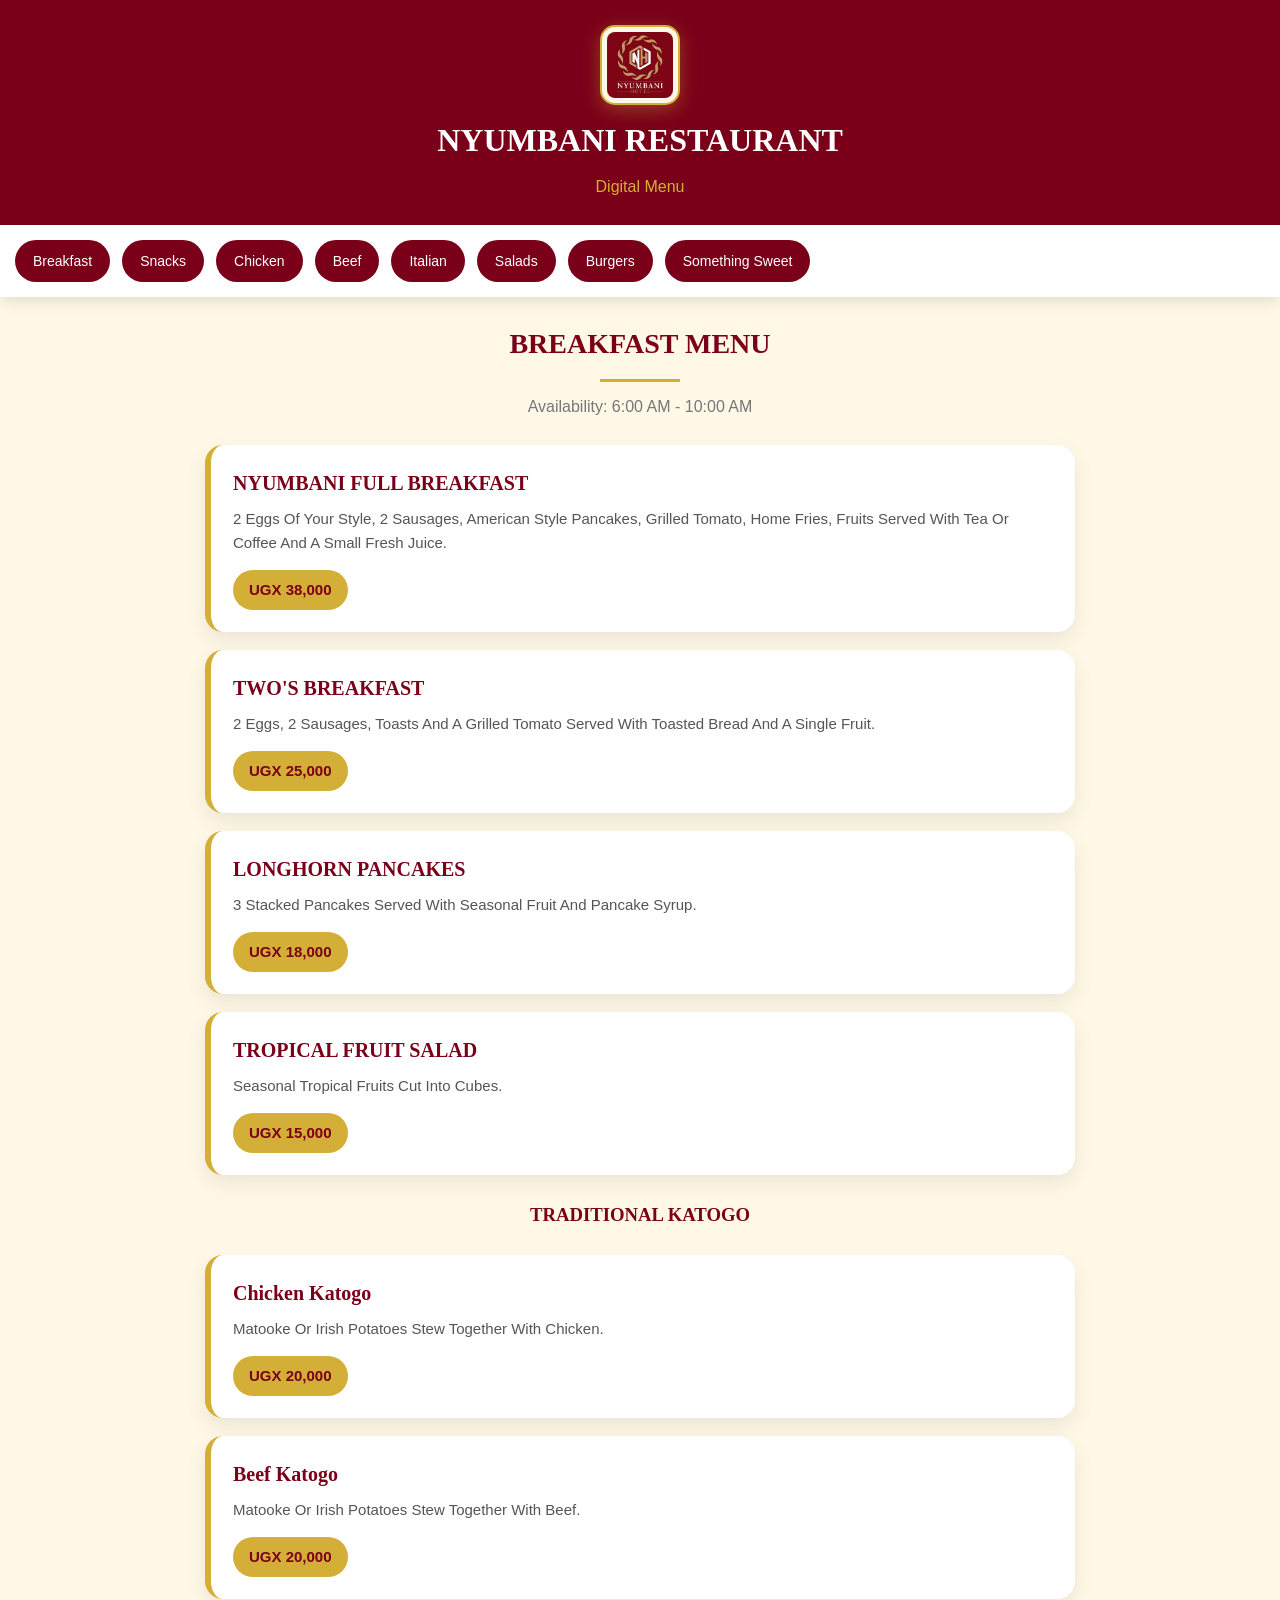
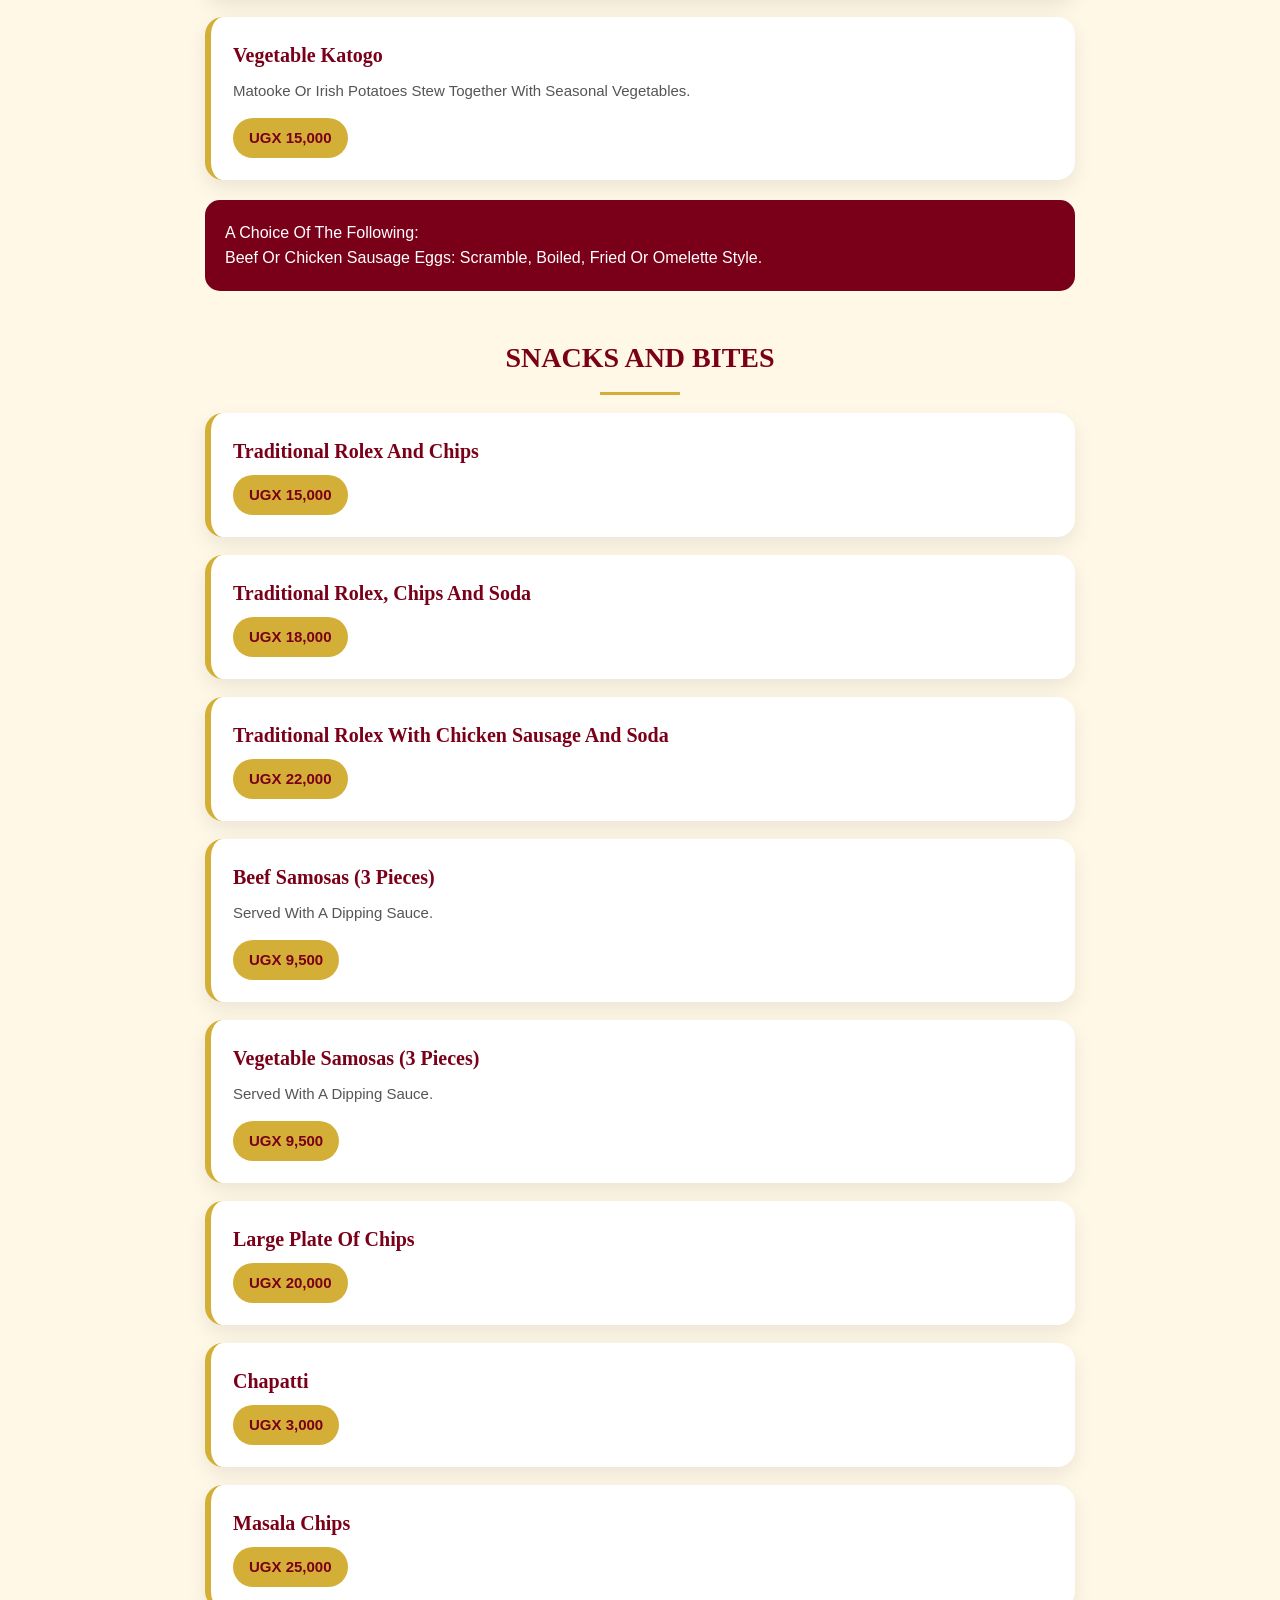
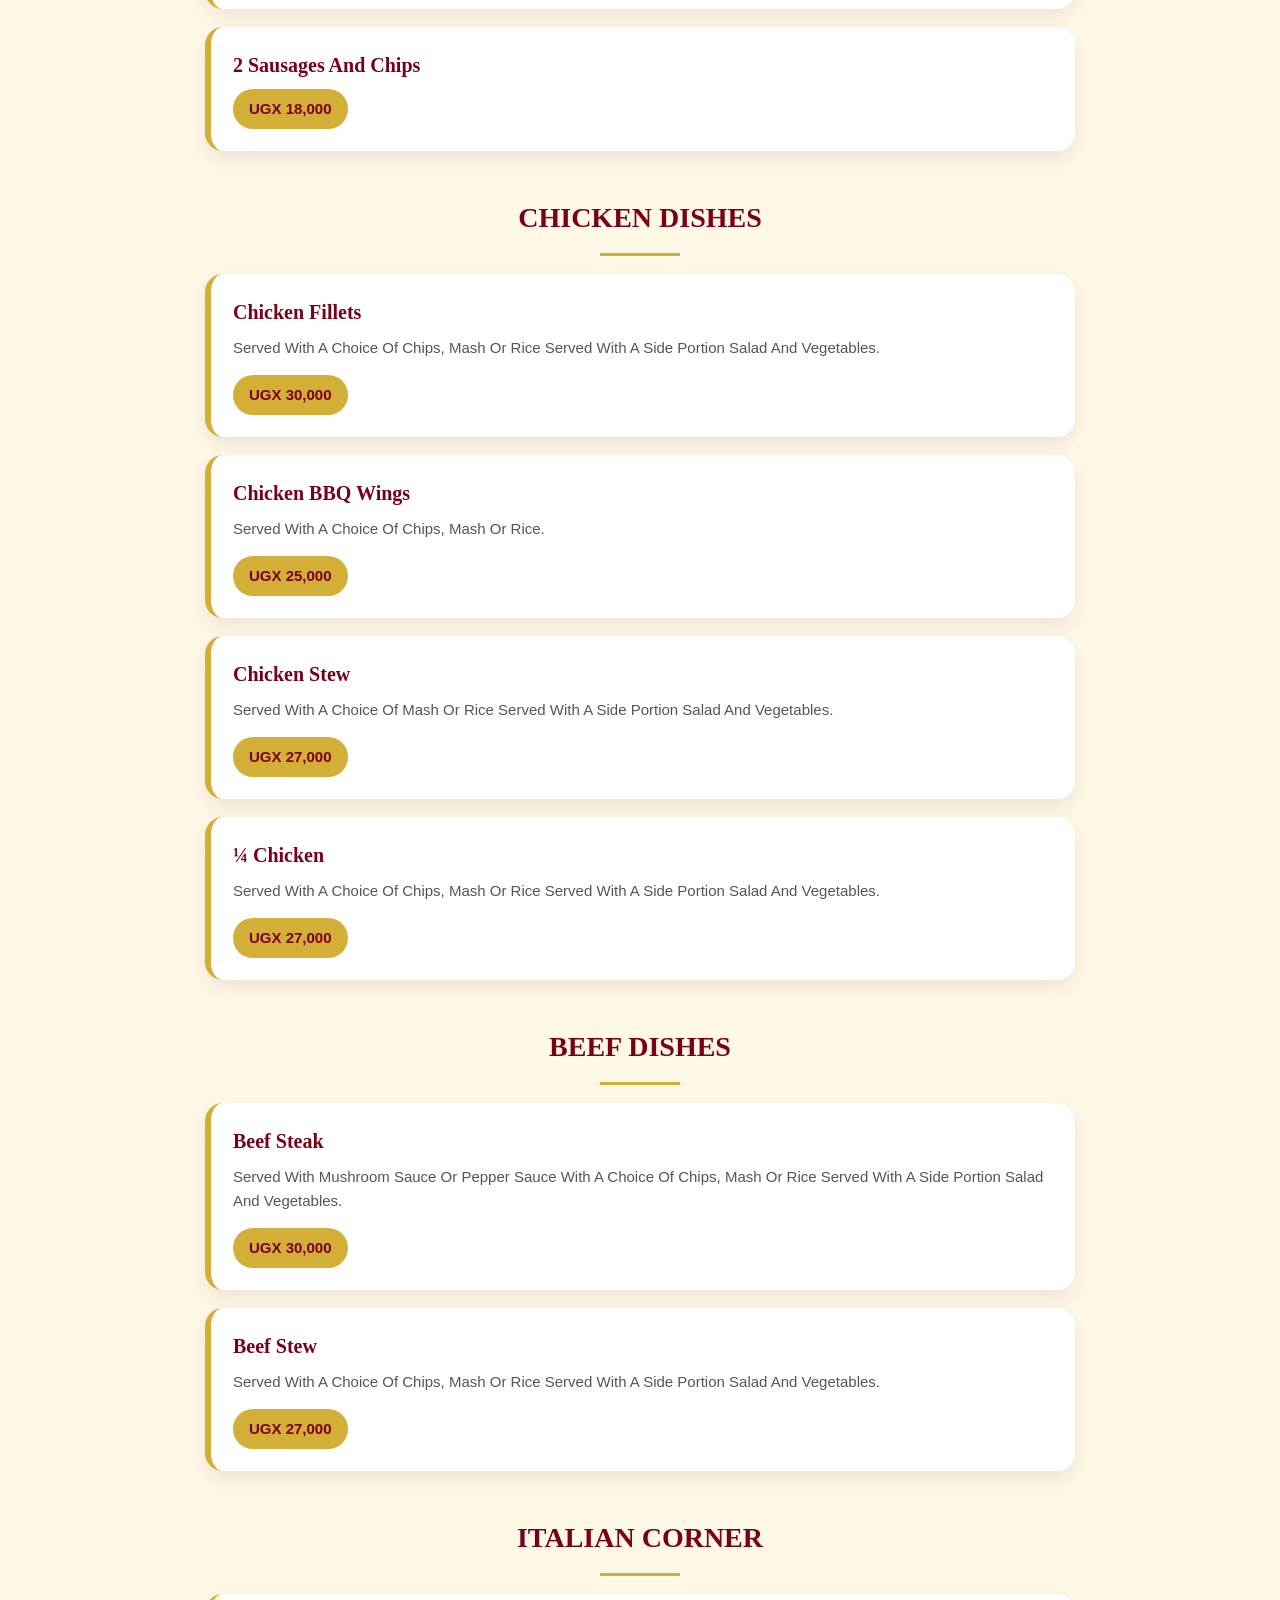
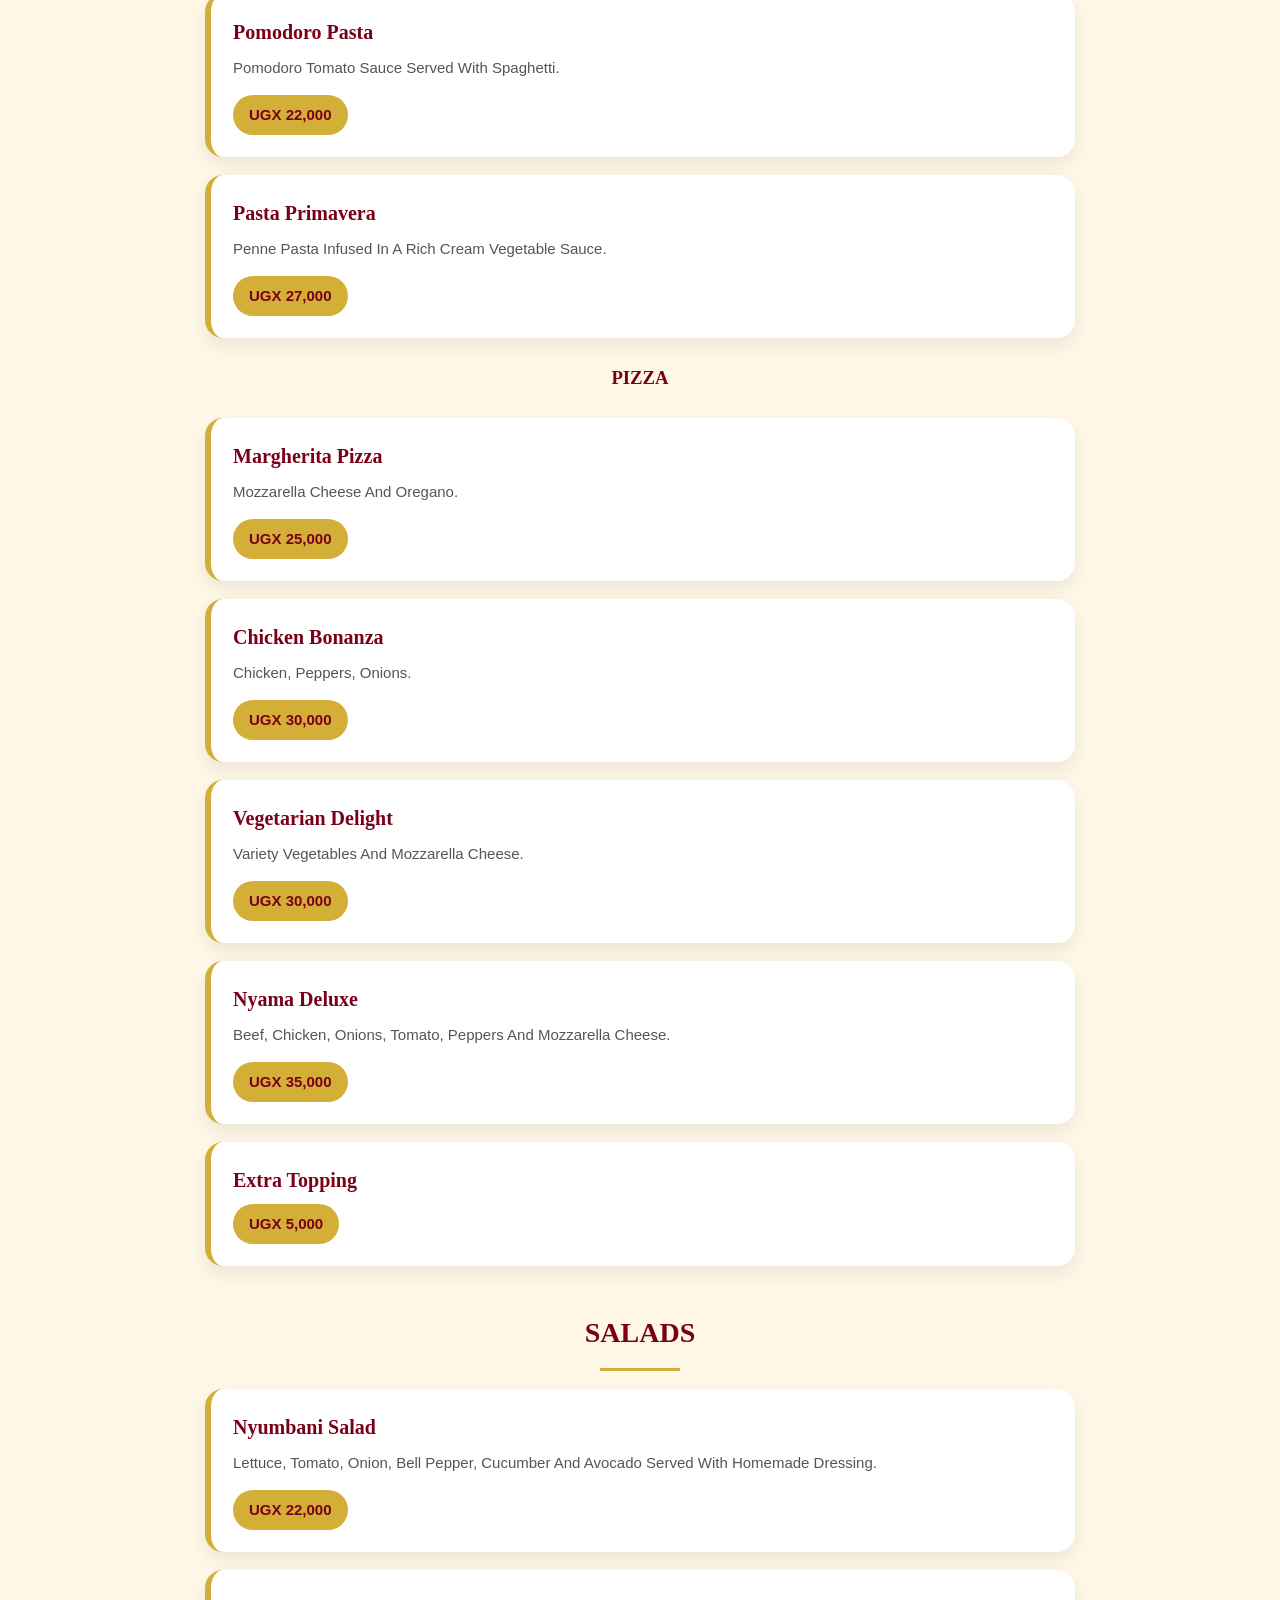
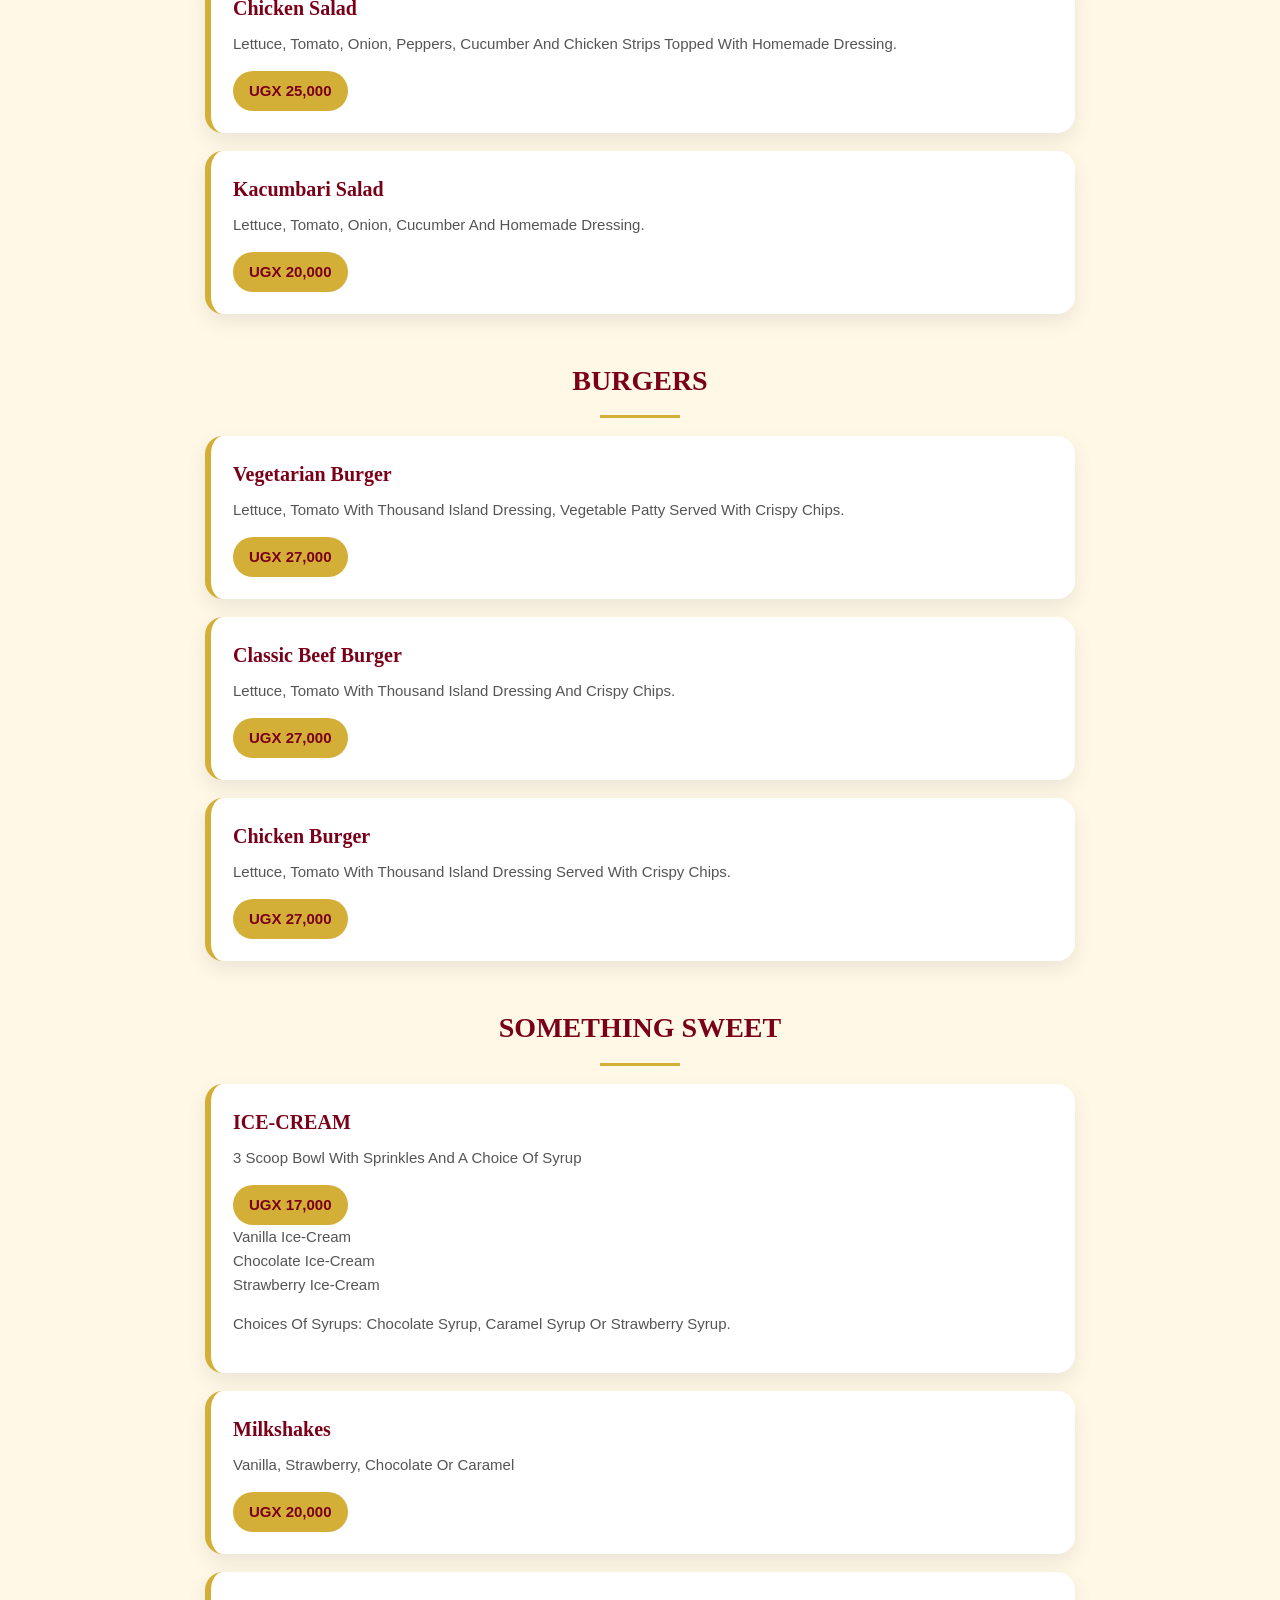
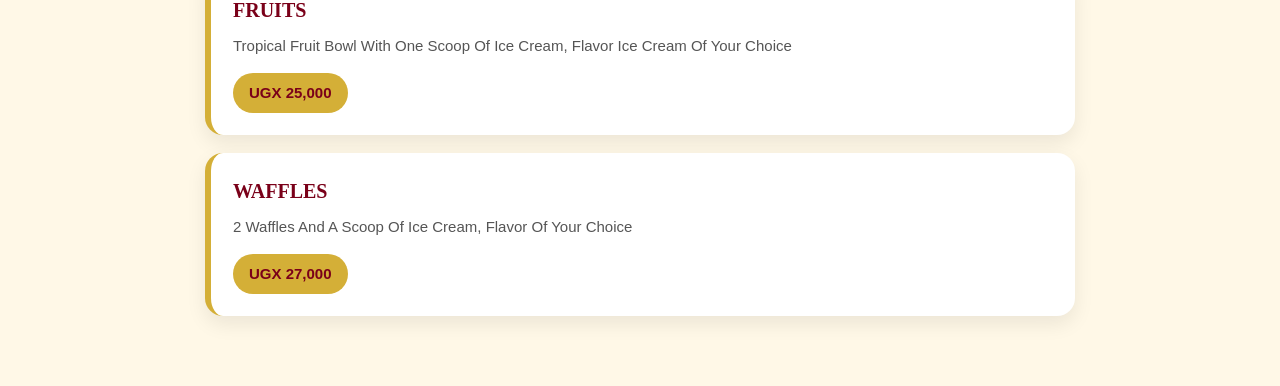
==== commit a8746792: "Add Something Sweet menu items and prices" ====
--- a/restaurant-menu.html
+++ b/restaurant-menu.html
@@ -634,79 +634,74 @@
 
 <section class="menu-section" id="sweet">
 
-    <h2>Something Sweet</h2>
-
-    <div class="menu-item">
-
-        <h3>ICE-CREAM</h3>
-
-        <p>
-        3 Scoop Bowl With Sprinkles And A Choice Of Syrup
-        </p>
-
-        <span>UGX 17,000</span>
-
-    </div>
-
-
-    <div class="menu-item">
-
-        <h3>Vanilla Ice-Cream</h3>
-
-    </div>
-
-
-    <div class="menu-item">
-
-        <h3>Chocolate Ice-Cream</h3>
-
-    </div>
-
-
-    <div class="menu-item">
-
-        <h3>Strawberry Ice-Cream</h3>
-
-    </div>
-
-
-    <div class="menu-item">
-
-        <h3>Milkshakes</h3>
-
-        <p>
-        Vanilla, Strawberry, Chocolate or Caramel
-        </p>
-
-        <span>UGX 20,000</span>
-
-    </div>
-
-
-    <div class="menu-item">
-
-        <h3>Tropical Fruit Bowl</h3>
-
-        <p>
-        With one scoop of ice cream, flavor of your choice
-        </p>
-
-        <span>UGX 25,000</span>
-
-    </div>
-
-
-    <div class="menu-item">
-
-        <h3>Waffles</h3>
-
-        <p>
-        2 Waffles and a scoop of ice cream, flavor of your choice
-        </p>
-
-        <span>UGX 27,000</span>
-
-    </div>
+<h2>SOMETHING SWEET</h2>
+
+
+<div class="menu-item">
+
+<h3>ICE-CREAM</h3>
+
+<p>
+3 Scoop Bowl With Sprinkles And A Choice Of Syrup
+</p>
+
+<span>UGX 17,000</span>
+
+<p>
+Vanilla Ice-Cream<br>
+Chocolate Ice-Cream<br>
+Strawberry Ice-Cream
+</p>
+
+<p>
+Choices Of Syrups: Chocolate Syrup, Caramel Syrup Or Strawberry Syrup.
+</p>
+
+</div>
+
+
+
+<div class="menu-item">
+
+<h3>Milkshakes</h3>
+
+<p>
+Vanilla, Strawberry, Chocolate Or Caramel
+</p>
+
+<span>UGX 20,000</span>
+
+</div>
+
+
+
+<div class="menu-item">
+
+<h3>FRUITS</h3>
+
+<p>
+Tropical Fruit Bowl With One Scoop Of Ice Cream,
+Flavor Ice Cream Of Your Choice
+</p>
+
+<span>UGX 25,000</span>
+
+</div>
+
+
+
+<div class="menu-item">
+
+<h3>WAFFLES</h3>
+
+<p>
+2 Waffles And A Scoop Of Ice Cream,
+Flavor Of Your Choice
+</p>
+
+<span>UGX 27,000</span>
+
+</div>
 
 
 </section>
